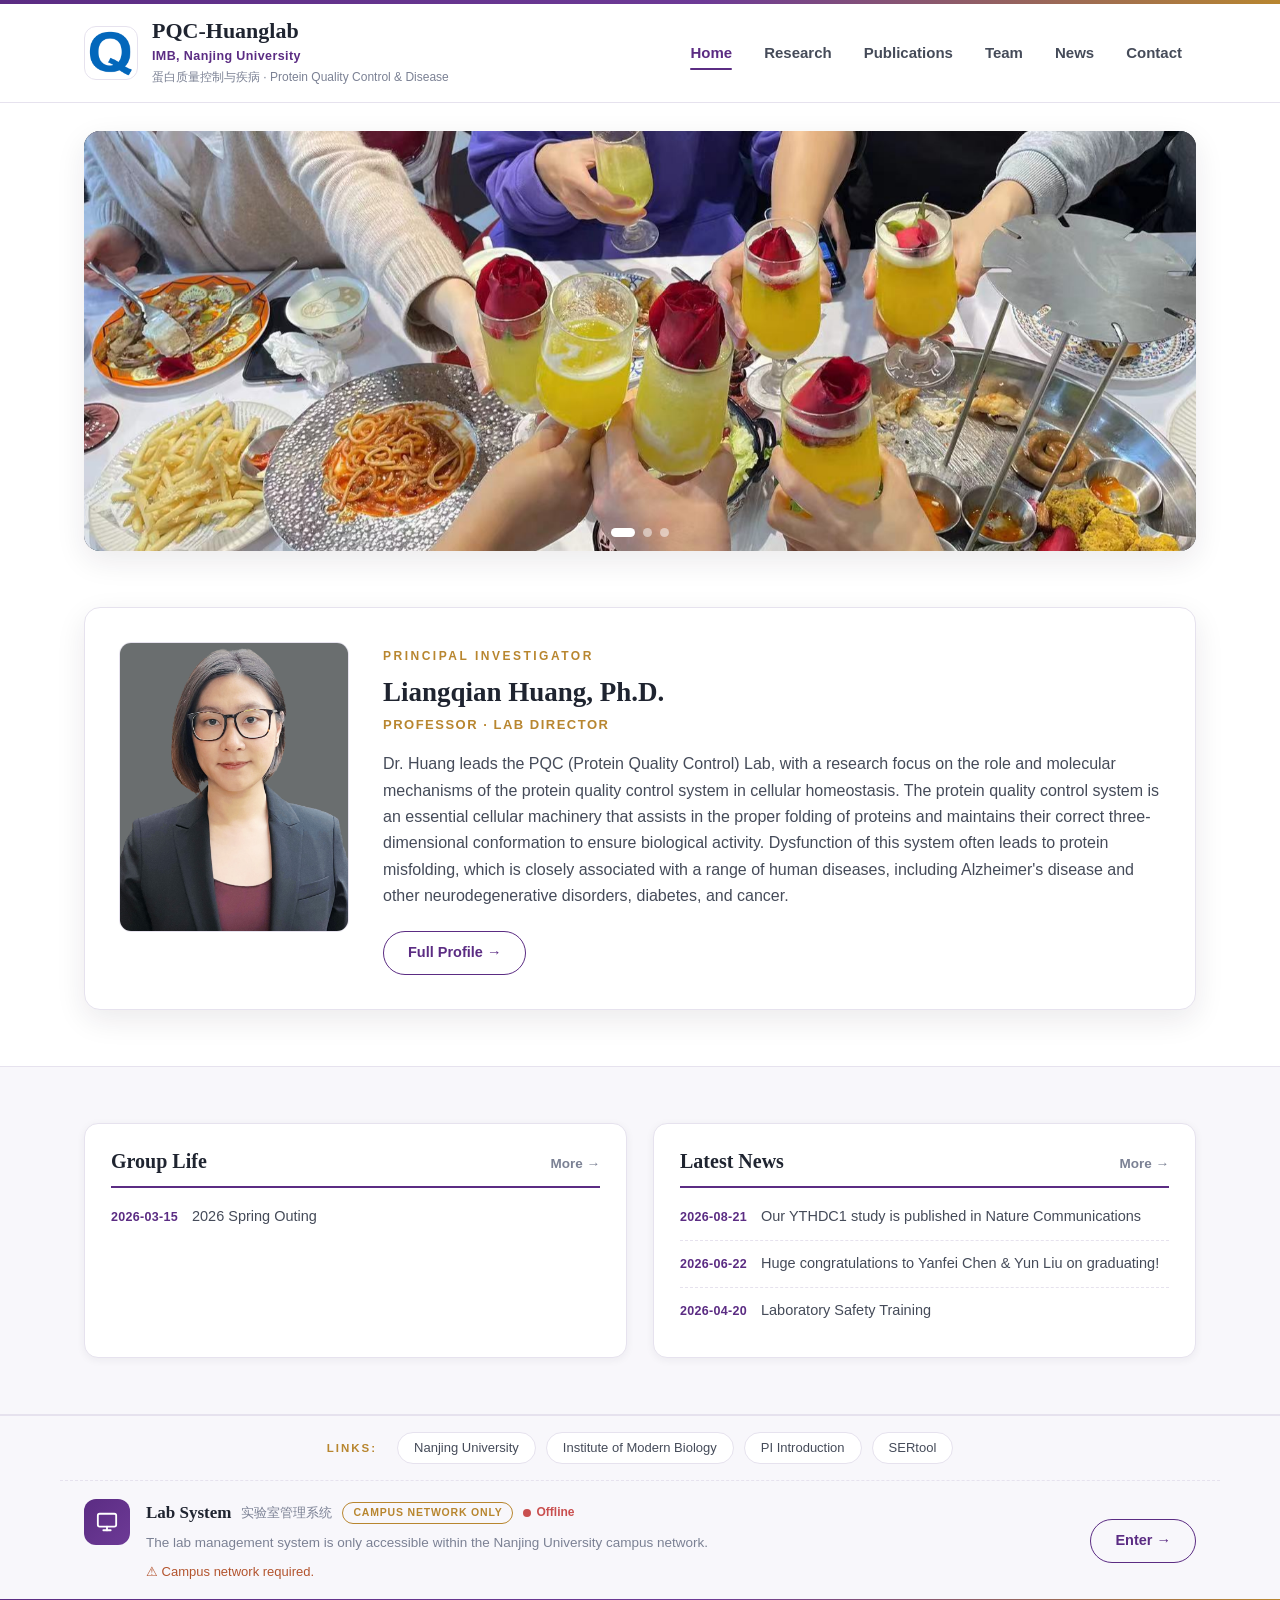
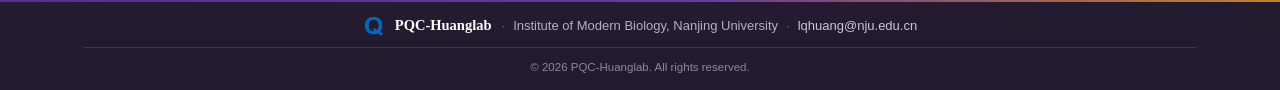
==== index.html @ af5d29d0 "Add files via upload" ====
<!DOCTYPE html>
<html lang="en">
<head>
  <meta charset="UTF-8">
  <meta name="viewport" content="width=device-width, initial-scale=1.0">
  <title>PQC-Huanglab | Protein Quality Control Lab · IMB, Nanjing University</title>
  <meta name="description" content="The Huang Lab (PQC-Huanglab) at the Institute of Modern Biology, Nanjing University studies protein quality control and its roles in neurodegenerative diseases, diabetes and cancer.">
  <link rel="shortcut icon" type="image/x-icon" href="./statics/picture/logo.png">
  <link rel="stylesheet" href="./assets/css/style.css">
</head>
<body>
  <a class="skip-link" href="#main">Skip to content</a>

  <header class="site-header">
    <div class="container header-inner">
      <a class="brand" href="./index.html">
        <img class="brand-logo" src="./statics/picture/logo.png" alt="PQC-Huanglab logo">
        <span class="brand-text">
          <span class="brand-title">PQC-Huanglab</span>
          <span class="brand-sub">IMB, Nanjing University</span>
          <span class="brand-cn">蛋白质量控制与疾病 · Protein Quality Control &amp; Disease</span>
        </span>
      </a>
      <nav class="site-nav" id="site-nav" aria-label="Main navigation">
        <ul class="nav-list">
          <li><a href="./index.html" class="active">Home</a></li>
          <li><a href="./research.html">Research</a></li>
          <li><a href="./publication.html">Publications</a></li>
          <li><a href="./team.html">Team</a></li>
          <li><a href="./news.html">News</a></li>
          <li><a href="./contact.html">Contact</a></li>
        </ul>
      </nav>
      <button class="hamburger" id="hamburger" aria-label="Toggle navigation menu" aria-expanded="false" aria-controls="site-nav">
        <span></span><span></span><span></span>
      </button>
    </div>
  </header>

  <main id="main">
    <!-- Hero slider -->
    <section class="section hero-section">
      <div class="container">
        <div class="hero-slider" id="heroSlider" aria-label="Lab highlights">
          <div class="hero-slide is-active"><img src="./statics/picture/figure22.jpg" alt="Lab activity photo"></div>
          <div class="hero-slide"><img src="./statics/picture/figure23.jpg" alt="Lab activity photo — group gathering"></div>
          <div class="hero-slide"><img src="./statics/picture/figure24.jpg" alt="Lab activity photo — group dinner"></div>
          <button class="hero-arrow prev" aria-label="Previous slide">‹</button>
          <button class="hero-arrow next" aria-label="Next slide">›</button>
          <div class="hero-dots"></div>
        </div>
      </div>
    </section>

    <!-- Principal Investigator -->
    <section class="section">
      <div class="container">
        <div class="profile-card reveal">
          <img class="profile-photo" src="./statics/picture/lqh.jpg" alt="Portrait of Dr. Liangqian Huang">
          <div class="profile-body">
            <div class="eyebrow">Principal Investigator</div>
            <h1 class="profile-name">Liangqian Huang, Ph.D.</h1>
            <div class="profile-role">Professor · Lab Director</div>
            <p class="profile-bio">Dr. Huang leads the PQC (Protein Quality Control) Lab, with a research focus on the role and molecular mechanisms of the protein quality control system in cellular homeostasis. The protein quality control system is an essential cellular machinery that assists in the proper folding of proteins and maintains their correct three-dimensional conformation to ensure biological activity. Dysfunction of this system often leads to protein misfolding, which is closely associated with a range of human diseases, including Alzheimer's disease and other neurodegenerative disorders, diabetes, and cancer.</p>
            <a class="btn btn-outline" href="https://imb.nju.edu.cn/rcdw/zzpxl/20220402/i220299.html" target="_blank" rel="noopener">Full Profile →</a>
          </div>
        </div>
      </div>
    </section>

    <!-- Group life & latest news -->
    <section class="section section-soft">
      <div class="container">
        <div class="home-grid">
          <div class="panel reveal">
            <div class="panel-head">
              <h2 class="panel-title">Group Life</h2>
              <a class="panel-link" href="./life.html">More →</a>
            </div>
            <ul class="panel-list" id="homeLifeList"></ul>
          </div>
          <div class="panel reveal">
            <div class="panel-head">
              <h2 class="panel-title">Latest News</h2>
              <a class="panel-link" href="./news.html">More →</a>
            </div>
            <ul class="panel-list" id="homeNewsList"></ul>
          </div>
        </div>
      </div>
    </section>

    <!-- Friendly links -->
    <div class="link-strip">
      <div class="container link-strip-inner">
        <span class="link-strip-label">Links:</span>
        <a href="https://www.nju.edu.cn/" target="_blank" rel="noopener">Nanjing University</a>
        <a href="https://imb.nju.edu.cn/index.html" target="_blank" rel="noopener">Institute of Modern Biology</a>
        <a href="https://imb.nju.edu.cn/rcdw/zzpxl/20220402/i220299.html" target="_blank" rel="noopener">PI Introduction</a>
        <a href="https://www.sertool.net" target="_blank" rel="noopener">SERtool</a>
      </div>
      <div class="container lab-system-inner">
        <div class="lab-system-icon">
          <svg width="22" height="22" viewBox="0 0 24 24" fill="none" stroke="currentColor" stroke-width="2" stroke-linecap="round" stroke-linejoin="round" aria-hidden="true"><rect x="2" y="3" width="20" height="14" rx="2"/><line x1="8" y1="21" x2="16" y2="21"/><line x1="12" y1="17" x2="12" y2="21"/></svg>
        </div>
        <div class="lab-system-text">
          <div class="lab-system-titleline">
            <a class="lab-system-link" href="http://180.209.3.142:4100" target="_blank" rel="noopener">Lab System</a>
            <span class="lab-system-cn">实验室管理系统</span>
            <span class="lab-badge">Campus Network Only</span>
            <span class="lab-status" id="labSystemStatus">Checking…</span>
          </div>
          <p class="lab-system-desc">The lab management system is only accessible within the Nanjing University campus network.</p>
          <p class="lab-system-hint" id="labSystemHint" hidden>⚠ Campus network required.</p>
        </div>
        <a class="btn btn-outline lab-system-enter" href="http://180.209.3.142:4100" target="_blank" rel="noopener">Enter →</a>
      </div>
    </div>
  </main>

  <footer class="site-footer">
    <div class="container">
      <p class="footer-line1">
        <img class="footer-logo" src="./statics/picture/logo.png" alt="">
        <strong class="footer-name">PQC-Huanglab</strong>
        <span class="footer-sep">&middot;</span>
        <span>Institute of Modern Biology, Nanjing University</span>
        <span class="footer-sep">&middot;</span>
        <a href="mailto:lqhuang@nju.edu.cn">lqhuang@nju.edu.cn</a>
      </p>
      <div class="footer-line2">
        <span>&copy; <span id="footer-year">2026</span> PQC-Huanglab. All rights reserved.</span>
        <span class="visit-stats" id="visitStats" hidden>
          <svg width="14" height="14" viewBox="0 0 24 24" fill="none" stroke="currentColor" stroke-width="2" stroke-linecap="round" stroke-linejoin="round" aria-hidden="true"><path d="M1 12s4-8 11-8 11 8 11 8-4 8-11 8-11-8-11-8z"/><circle cx="12" cy="12" r="3"/></svg>
          Visits <strong id="busuanzi_value_site_pv">&#8211;</strong>
          <span class="visit-sep">&middot;</span>
          Visitors <strong id="busuanzi_value_site_uv">&#8211;</strong>
        </span>
      </div>
    </div>
  </footer>

  <button id="backToTop" aria-label="Back to top">
    <svg width="18" height="18" viewBox="0 0 24 24" fill="none" stroke="currentColor" stroke-width="2.4" stroke-linecap="round" stroke-linejoin="round" aria-hidden="true"><polyline points="18 15 12 9 6 15"/></svg>
  </button>

  <script src="./assets/js/site-data.js"></script>
  <script src="./assets/js/main.js" defer></script>
</body>
</html>
---- assets/css/style.css ----
/* ==========================================================================
   PQC-Huanglab — shared stylesheet
   Huang Lab of Protein Quality Control · IMB, Nanjing University
   ========================================================================== */

/* ---------- Design tokens ---------- */
:root {
  --primary: #5b2c83;        /* deep academic purple */
  --primary-dark: #452063;
  --primary-soft: #6d3a96;
  --primary-050: #f5f1f9;
  --gold: #b8862f;           /* scholarly gold accent */
  --ink: #1f2430;
  --body-color: #454b59;
  --muted: #7b8194;
  --line: #e6e2ee;
  --bg: #ffffff;
  --bg-soft: #f8f7fb;
  --footer-bg: #231b30;
  --shadow-sm: 0 2px 8px rgba(35, 27, 48, 0.06);
  --shadow-md: 0 10px 30px rgba(35, 27, 48, 0.09);
  --radius: 12px;
  --font-serif: Georgia, "Times New Roman", "Noto Serif SC", "Songti SC", "SimSun", serif;
  --font-sans: "Segoe UI", "Helvetica Neue", Arial, "PingFang SC", "Hiragino Sans GB", "Microsoft YaHei", sans-serif;
}

/* ---------- Base ---------- */
* {
  margin: 0;
  padding: 0;
  box-sizing: border-box;
}

[hidden] {
  display: none !important;
}

html {
  scroll-behavior: smooth;
}

body {
  min-height: 100vh;
  display: flex;
  flex-direction: column;
  font-family: var(--font-sans);
  font-size: 16px;
  line-height: 1.65;
  color: var(--body-color);
  background: var(--bg);
  -webkit-font-smoothing: antialiased;
}

main {
  flex: 1;
}

img {
  max-width: 100%;
}

h1, h2, h3, h4 {
  font-family: var(--font-serif);
  color: var(--ink);
  line-height: 1.3;
}

a {
  color: var(--primary);
}

::selection {
  background: var(--primary);
  color: #fff;
}

:focus-visible {
  outline: 2px solid var(--primary);
  outline-offset: 2px;
  border-radius: 4px;
}

.container {
  width: 100%;
  max-width: 1160px;
  margin: 0 auto;
  padding: 0 24px;
}

.section {
  padding: 56px 0;
}

.section-soft {
  background: var(--bg-soft);
  border-top: 1px solid var(--line);
  border-bottom: 1px solid var(--line);
}

/* ---------- Typography helpers ---------- */
.eyebrow {
  display: inline-block;
  font-size: 12px;
  font-weight: 700;
  letter-spacing: 2.5px;
  text-transform: uppercase;
  color: var(--gold);
  margin-bottom: 8px;
}

.section-head {
  text-align: center;
  margin-bottom: 36px;
}

.section-title {
  font-size: clamp(26px, 3.4vw, 34px);
}

.section-head .section-title::after {
  content: "";
  display: block;
  width: 44px;
  height: 3px;
  margin: 14px auto 0;
  border-radius: 2px;
  background: linear-gradient(90deg, var(--primary), var(--gold));
}

/* ---------- Buttons ---------- */
.btn {
  display: inline-block;
  font-size: 14.5px;
  font-weight: 600;
  text-decoration: none;
  border-radius: 999px;
  padding: 9px 24px;
  transition: all 0.25s ease;
}

.btn-outline {
  border: 1.5px solid var(--primary);
  color: var(--primary);
  background: transparent;
}

.btn-outline:hover {
  background: var(--primary);
  color: #fff;
}

.btn-mini {
  display: inline-block;
  font-size: 12.5px;
  font-weight: 600;
  color: var(--primary);
  border: 1px solid var(--primary);
  border-radius: 999px;
  padding: 3px 14px;
  text-decoration: none;
  transition: all 0.2s ease;
}

.btn-mini:hover {
  background: var(--primary);
  color: #fff;
}

/* ---------- Skip link (accessibility) ---------- */
.skip-link {
  position: absolute;
  left: -9999px;
  top: 0;
  background: var(--primary);
  color: #fff;
  padding: 10px 18px;
  border-radius: 0 0 8px 0;
  z-index: 200;
}

.skip-link:focus {
  left: 0;
}

/* ==========================================================================
   Header & navigation
   ========================================================================== */
.site-header {
  position: sticky;
  top: 0;
  z-index: 100;
  background: rgba(255, 255, 255, 0.96);
  backdrop-filter: blur(8px);
  border-bottom: 1px solid var(--line);
}

.site-header::before {
  content: "";
  display: block;
  height: 4px;
  background: linear-gradient(90deg, var(--primary), var(--primary-soft) 55%, var(--gold));
}

.header-inner {
  display: flex;
  align-items: center;
  justify-content: space-between;
  gap: 24px;
  padding-top: 14px;
  padding-bottom: 14px;
}

.brand {
  display: flex;
  align-items: center;
  gap: 14px;
  text-decoration: none;
  min-width: 0;
}

.brand-logo {
  width: 54px;
  height: 54px;
  border-radius: 12px;
  border: 1px solid var(--line);
  object-fit: cover;
  flex-shrink: 0;
}

.brand-text {
  display: flex;
  flex-direction: column;
  min-width: 0;
}

.brand-title {
  font-family: var(--font-serif);
  font-size: 22px;
  font-weight: 700;
  color: var(--ink);
  line-height: 1.2;
}

.brand-sub {
  font-size: 12.5px;
  font-weight: 600;
  letter-spacing: 0.4px;
  color: var(--primary);
  margin-top: 2px;
}

.brand-cn {
  font-size: 12px;
  color: var(--muted);
  margin-top: 1px;
  white-space: nowrap;
  overflow: hidden;
  text-overflow: ellipsis;
}

.nav-list {
  display: flex;
  gap: 4px;
  list-style: none;
}

.nav-list a {
  position: relative;
  display: block;
  padding: 10px 14px;
  font-size: 15px;
  font-weight: 600;
  color: var(--body-color);
  text-decoration: none;
  border-radius: 8px;
  transition: color 0.2s ease, background 0.2s ease;
  white-space: nowrap;
}

.nav-list a:hover {
  color: var(--primary);
  background: var(--primary-050);
}

.nav-list a.active {
  color: var(--primary);
}

.nav-list a.active::after {
  content: "";
  position: absolute;
  left: 14px;
  right: 14px;
  bottom: 5px;
  height: 2px;
  border-radius: 2px;
  background: var(--primary);
}

/* Hamburger (mobile only) */
.hamburger {
  display: none;
  flex-direction: column;
  justify-content: center;
  gap: 5px;
  width: 42px;
  height: 42px;
  padding: 9px;
  border: 1px solid var(--line);
  border-radius: 10px;
  background: #fff;
  cursor: pointer;
  flex-shrink: 0;
}

.hamburger span {
  display: block;
  height: 2px;
  width: 100%;
  border-radius: 2px;
  background: var(--ink);
  transition: transform 0.3s ease, opacity 0.3s ease;
}

body.nav-open .hamburger span:nth-child(1) {
  transform: translateY(7px) rotate(45deg);
}

body.nav-open .hamburger span:nth-child(2) {
  opacity: 0;
}

body.nav-open .hamburger span:nth-child(3) {
  transform: translateY(-7px) rotate(-45deg);
}

/* ==========================================================================
   Sub-page hero band
   ========================================================================== */
.page-hero {
  text-align: center;
  padding: 52px 0 44px;
  background: linear-gradient(180deg, var(--primary-050) 0%, rgba(255, 255, 255, 0) 100%);
  border-bottom: 1px solid var(--line);
}

.page-title {
  font-size: clamp(28px, 4vw, 38px);
}

.page-lead {
  max-width: 620px;
  margin: 10px auto 0;
  font-size: 16.5px;
  color: var(--muted);
}

/* ==========================================================================
   Homepage — hero slider
   ========================================================================== */
.hero-section {
  padding: 28px 0 0;
}

.hero-slider {
  position: relative;
  height: clamp(240px, 36vw, 420px);
  border-radius: 16px;
  overflow: hidden;
  background: var(--ink);
  box-shadow: var(--shadow-md);
}

.hero-slide {
  position: absolute;
  inset: 0;
  opacity: 0;
  transition: opacity 1.1s ease;
}

.hero-slide.is-active {
  opacity: 1;
}

.hero-slide img {
  width: 100%;
  height: 100%;
  object-fit: cover;
  display: block;
}

.hero-slide.is-active img {
  animation: kenburns 8s ease-out forwards;
}

@keyframes kenburns {
  from { transform: scale(1); }
  to   { transform: scale(1.07); }
}

.hero-arrow {
  position: absolute;
  top: 50%;
  transform: translateY(-50%);
  width: 42px;
  height: 42px;
  border: none;
  border-radius: 50%;
  background: rgba(255, 255, 255, 0.85);
  color: var(--ink);
  font-size: 26px;
  line-height: 1;
  cursor: pointer;
  display: flex;
  align-items: center;
  justify-content: center;
  padding-bottom: 4px;
  box-shadow: var(--shadow-sm);
  opacity: 0;
  transition: opacity 0.25s ease, background 0.25s ease;
  z-index: 5;
}

.hero-slider:hover .hero-arrow,
.hero-arrow:focus-visible {
  opacity: 1;
}

.hero-arrow:hover {
  background: #fff;
}

.hero-arrow.prev { left: 14px; }
.hero-arrow.next { right: 14px; }

.hero-dots {
  position: absolute;
  left: 0;
  right: 0;
  bottom: 14px;
  display: flex;
  justify-content: center;
  gap: 8px;
  z-index: 5;
}

.hero-dot {
  width: 9px;
  height: 9px;
  padding: 0;
  border: none;
  border-radius: 999px;
  background: rgba(255, 255, 255, 0.5);
  cursor: pointer;
  transition: all 0.25s ease;
}

.hero-dot.is-active {
  width: 24px;
  background: #fff;
}

/* ==========================================================================
   Homepage — PI profile card
   ========================================================================== */
.profile-card {
  display: grid;
  grid-template-columns: 230px 1fr;
  gap: 34px;
  align-items: start;
  background: #fff;
  border: 1px solid var(--line);
  border-radius: 16px;
  padding: 34px;
  box-shadow: var(--shadow-md);
}

.profile-photo {
  width: 100%;
  border-radius: 12px;
  border: 1px solid var(--line);
}

.profile-name {
  font-size: 27px;
}

.profile-role {
  font-size: 13px;
  font-weight: 600;
  letter-spacing: 1.5px;
  text-transform: uppercase;
  color: var(--gold);
  margin: 4px 0 16px;
}

.profile-bio {
  margin-bottom: 22px;
}

/* ==========================================================================
   Homepage — news panels & friendly links
   ========================================================================== */
.home-grid {
  display: grid;
  grid-template-columns: repeat(2, minmax(0, 1fr));
  gap: 26px;
}

.panel {
  background: #fff;
  border: 1px solid var(--line);
  border-radius: 14px;
  padding: 24px 26px;
  box-shadow: var(--shadow-sm);
}

.panel-head {
  display: flex;
  justify-content: space-between;
  align-items: baseline;
  gap: 12px;
  padding-bottom: 10px;
  margin-bottom: 6px;
  border-bottom: 2px solid var(--primary);
}

.panel-title {
  font-size: 20px;
}

.panel-link {
  font-size: 13.5px;
  font-weight: 600;
  color: var(--muted);
  text-decoration: none;
  white-space: nowrap;
}

.panel-link:hover {
  color: var(--primary);
}

.panel-list {
  list-style: none;
}

.panel-list li {
  display: flex;
  align-items: baseline;
  gap: 14px;
  padding: 11px 0;
  border-bottom: 1px dashed var(--line);
  font-size: 14.5px;
}

.panel-list li:last-child {
  border-bottom: none;
}

.news-chip {
  flex: 0 0 auto;
  font-size: 12.5px;
  font-weight: 700;
  letter-spacing: 0.3px;
  color: var(--primary);
  font-variant-numeric: tabular-nums;
}

.panel-list a {
  flex: 1;
  min-width: 0;
  color: var(--body-color);
  text-decoration: none;
  overflow: hidden;
  text-overflow: ellipsis;
  white-space: nowrap;
}

.panel-list a:hover {
  color: var(--primary);
}

/* Compact friendly-links strip (homepage, sits flush above the footer) */
.link-strip {
  border-top: 1px solid var(--line);
  background: var(--bg-soft);
  padding: 16px 0;
}

.link-strip-inner {
  display: flex;
  flex-wrap: wrap;
  align-items: center;
  justify-content: center;
  gap: 8px 10px;
}

.link-strip-label {
  font-size: 11.5px;
  font-weight: 700;
  letter-spacing: 2px;
  text-transform: uppercase;
  color: var(--gold);
  margin-right: 10px;
}

.link-strip-inner a {
  font-size: 13px;
  color: var(--body-color);
  text-decoration: none;
  padding: 4px 16px;
  border: 1px solid var(--line);
  border-radius: 999px;
  background: #fff;
  transition: color 0.2s ease, border-color 0.2s ease, background 0.2s ease;
}

.link-strip-inner a:hover {
  color: var(--primary);
  border-color: var(--primary);
  background: var(--primary-050);
}

.panel-empty {
  color: var(--muted);
  font-size: 14px;
}

/* Lab system entry (homepage, below the links strip) */
.lab-system-inner {
  display: flex;
  align-items: flex-start;
  gap: 16px;
  border-top: 1px dashed var(--line);
  margin-top: 16px;
  padding-top: 18px;
}

.lab-system-icon {
  width: 46px;
  height: 46px;
  border-radius: 12px;
  background: linear-gradient(135deg, var(--primary), var(--primary-soft));
  color: #fff;
  display: flex;
  align-items: center;
  justify-content: center;
  flex-shrink: 0;
}

.lab-system-text {
  flex: 1;
  min-width: 0;
}

.lab-system-titleline {
  display: flex;
  flex-wrap: wrap;
  align-items: center;
  gap: 8px 10px;
}

.lab-system-link {
  font-family: var(--font-serif);
  font-size: 17px;
  font-weight: 700;
  color: var(--ink);
  text-decoration: none;
}

.lab-system-link:hover {
  color: var(--primary);
}

.lab-system-cn {
  font-size: 12.5px;
  color: var(--muted);
}

.lab-badge {
  font-size: 10.5px;
  font-weight: 700;
  letter-spacing: 0.8px;
  text-transform: uppercase;
  color: var(--gold);
  border: 1px solid var(--gold);
  border-radius: 999px;
  padding: 1px 10px;
  white-space: nowrap;
}

.lab-status {
  display: inline-flex;
  align-items: center;
  gap: 5px;
  font-size: 12px;
  font-weight: 600;
  color: var(--muted);
  white-space: nowrap;
}

.lab-status::before {
  content: "";
  width: 8px;
  height: 8px;
  border-radius: 50%;
  background: var(--muted);
}

.lab-status.is-online::before {
  background: #3a9d5d;
}

.lab-status.is-online {
  color: #3a9d5d;
}

.lab-status.is-offline::before {
  background: #c94f4f;
}

.lab-status.is-offline {
  color: #c94f4f;
}

.lab-system-desc {
  font-size: 13.5px;
  color: var(--muted);
  margin-top: 5px;
}

.lab-system-hint {
  font-size: 13px;
  color: #b3542e;
  margin-top: 7px;
}

.lab-system-enter {
  flex-shrink: 0;
  align-self: center;
}

@media (max-width: 640px) {
  .lab-system-inner {
    flex-direction: column;
    gap: 12px;
  }

  .lab-system-enter {
    align-self: flex-start;
  }
}

/* Research directions overview */
.research-overview {
  max-width: 900px;
  margin: 0 auto 34px;
  background: linear-gradient(135deg, #faf8fc, var(--primary-050));
  border: 1px solid var(--line);
  border-radius: 16px;
  padding: 30px 36px;
  color: var(--body-color);
  box-shadow: var(--shadow-sm);
}

.overview-title {
  color: var(--ink);
  font-size: 22px;
  margin-bottom: 8px;
}

.overview-lead {
  font-size: 15px;
  color: var(--muted);
  margin-bottom: 12px;
}

.overview-list {
  list-style: none;
}

.overview-list li {
  position: relative;
  padding: 11px 0 11px 28px;
  font-size: 15.5px;
  line-height: 1.7;
  color: var(--ink);
  border-bottom: 1px dashed var(--line);
}

.overview-list li:last-child {
  border-bottom: none;
}

.overview-list li::before {
  content: "";
  position: absolute;
  left: 4px;
  top: 20px;
  width: 8px;
  height: 8px;
  background: var(--gold);
  transform: rotate(45deg);
}

/* ==========================================================================
   Research page
   ========================================================================== */
.research-card {
  max-width: 900px;
  margin: 0 auto;
  background: #fff;
  border: 1px solid var(--line);
  border-radius: 16px;
  padding: 38px 42px;
  box-shadow: var(--shadow-md);
}

.card-title {
  font-size: clamp(21px, 2.6vw, 27px);
  margin: 14px 0 18px;
}

.card-text {
  font-size: 16px;
  line-height: 1.85;
}

.tag-row {
  display: flex;
  flex-wrap: wrap;
  gap: 10px;
}

.tag {
  background: var(--primary-050);
  color: var(--primary);
  font-size: 13px;
  font-weight: 600;
  padding: 4px 14px;
  border-radius: 999px;
}

.figure-frame {
  margin-top: 26px;
  border: 1px solid var(--line);
  border-radius: 12px;
  overflow: hidden;
}

.figure-frame img {
  width: 100%;
  display: block;
}

.figure-caption {
  font-size: 13.5px;
  font-style: italic;
  color: var(--muted);
  padding: 12px 16px;
  background: var(--bg-soft);
  border-top: 1px solid var(--line);
  line-height: 1.65;
}

.figure-caption strong {
  font-style: normal;
  font-weight: 700;
  color: var(--ink);
  margin-right: 4px;
}

/* ==========================================================================
   Publications page
   ========================================================================== */
.pubs-list {
  list-style: none;
  max-width: 920px;
  margin: 0 auto;
}

.pub-item {
  display: flex;
  gap: 20px;
  padding: 24px 0;
  border-bottom: 1px solid var(--line);
}

.pub-item:first-child {
  padding-top: 0;
}

.pub-item:last-child {
  border-bottom: none;
}

.pub-cover {
  flex: 0 0 84px;
  height: 112px;
  border: 1px solid var(--line);
  border-radius: 8px;
  overflow: hidden;
  background: #fff;
  box-shadow: var(--shadow-sm);
}

.pub-cover img {
  width: 100%;
  height: 100%;
  object-fit: cover;
  display: block;
}

.pub-info {
  flex: 1;
  min-width: 0;
}

.pub-meta {
  display: flex;
  align-items: center;
  gap: 10px;
  margin-bottom: 4px;
}

.pub-journal {
  font-family: var(--font-serif);
  font-style: italic;
  font-size: 15px;
  color: var(--primary-soft);
}

.pub-year {
  font-size: 12px;
  font-weight: 700;
  color: var(--gold);
  border: 1px solid currentColor;
  border-radius: 999px;
  padding: 0 9px;
  line-height: 1.5;
}

.pub-title {
  font-size: 17.5px;
  margin-bottom: 5px;
}

.pub-title a {
  color: var(--ink);
  text-decoration: none;
}

.pub-title a:hover {
  color: var(--primary);
  text-decoration: underline;
}

.pub-authors {
  font-size: 14px;
  color: var(--body-color);
  margin-bottom: 10px;
}

.pub-authors strong {
  color: var(--ink);
}

.pub-actions {
  display: flex;
  gap: 10px;
}

/* ==========================================================================
   Team page
   ========================================================================== */
.team-group {
  max-width: 960px;
  margin: 0 auto 46px;
}

.group-title {
  display: flex;
  align-items: center;
  gap: 14px;
  font-size: 21px;
  margin-bottom: 22px;
}

.group-title::before {
  content: "";
  width: 8px;
  height: 8px;
  background: var(--gold);
  transform: rotate(45deg);
  flex-shrink: 0;
}

.group-title::after {
  content: "";
  flex: 1;
  height: 1px;
  background: var(--line);
}

/* Featured lead card (PI / lab manager) */
.team-lead {
  display: flex;
  align-items: center;
  gap: 28px;
  max-width: 860px;
  margin: 0 auto;
  background: #fff;
  border: 1px solid var(--line);
  border-radius: 16px;
  padding: 28px 32px;
  box-shadow: var(--shadow-sm);
}

.team-lead-photo {
  width: 140px;
  height: 140px;
  border-radius: 50%;
  object-fit: cover;
  border: 4px solid var(--primary-050);
  box-shadow: 0 0 0 1px var(--line);
  flex-shrink: 0;
}

.team-lead-name {
  font-size: 22px;
}

.team-lead-role {
  font-size: 12.5px;
  font-weight: 700;
  letter-spacing: 1.5px;
  text-transform: uppercase;
  color: var(--gold);
  margin: 4px 0 10px;
}

.team-lead-bio {
  font-size: 14.5px;
}

.members-grid {
  display: grid;
  grid-template-columns: repeat(auto-fill, minmax(155px, 1fr));
  gap: 26px 18px;
  max-width: 860px;
  margin: 0 auto;
}

/* Photo-forward student card */
.member-card {
  text-align: center;
  padding: 4px 4px 8px;
  transition: transform 0.25s ease;
}

.member-card:hover {
  transform: translateY(-4px);
}

.member-avatar {
  width: 104px;
  height: 104px;
  border-radius: 50%;
  object-fit: cover;
  background: linear-gradient(135deg, var(--primary), var(--gold));
  padding: 3px;
  margin-bottom: 13px;
  transition: box-shadow 0.25s ease;
}

.member-card:hover .member-avatar {
  box-shadow: 0 8px 22px rgba(91, 44, 131, 0.28);
}

.member-name {
  font-size: 16px;
}

.member-role {
  display: inline-block;
  background: var(--primary-050);
  color: var(--primary);
  font-size: 12px;
  font-weight: 600;
  padding: 2px 12px;
  border-radius: 999px;
  margin: 6px 0;
}

.member-bio {
  font-size: 12.5px;
  color: var(--muted);
}

/* Alumni compact list */
.alumni-list {
  list-style: none;
  max-width: 620px;
  margin: 0 auto;
}

.alumni-item {
  display: flex;
  justify-content: space-between;
  align-items: baseline;
  gap: 16px;
  padding: 11px 6px;
  border-bottom: 1px dashed var(--line);
}

.alumni-item:last-child {
  border-bottom: none;
}

.alumni-name {
  font-family: var(--font-serif);
  font-weight: 700;
  font-size: 15.5px;
  color: var(--ink);
}

.alumni-meta {
  font-size: 13px;
  color: var(--muted);
  white-space: nowrap;
}

/* ==========================================================================
   News / Group life — timeline
   ========================================================================== */
.timeline {
  list-style: none;
  max-width: 820px;
  margin: 0 auto;
  border-left: 2px solid var(--line);
  padding-left: 30px;
  margin-left: 10px;
}

.timeline-item {
  position: relative;
  padding-bottom: 36px;
}

.timeline-item:last-child {
  padding-bottom: 0;
}

.timeline-item::before {
  content: "";
  position: absolute;
  left: -37px;
  top: 6px;
  width: 12px;
  height: 12px;
  border-radius: 50%;
  background: #fff;
  border: 3px solid var(--primary);
}

.timeline-date {
  display: inline-block;
  font-size: 12.5px;
  font-weight: 700;
  letter-spacing: 0.8px;
  color: var(--primary);
  background: var(--primary-050);
  border-radius: 999px;
  padding: 2px 13px;
  margin-bottom: 9px;
  font-variant-numeric: tabular-nums;
}

.timeline-body h3 {
  font-size: 19px;
  margin-bottom: 6px;
}

.timeline-body p {
  font-size: 15px;
}

.timeline-body .btn-mini {
  margin-top: 10px;
}

.timeline-photo {
  display: block;
  width: 100%;
  max-width: 440px;
  border: 1px solid var(--line);
  border-radius: 10px;
  margin-top: 12px;
}

.timeline-note {
  max-width: 820px;
  margin: 26px 0 0 42px;
  font-size: 14px;
  font-style: italic;
  color: var(--muted);
}

/* ==========================================================================
   Contact page
   ========================================================================== */
.contact-layout {
  display: grid;
  grid-template-columns: minmax(300px, 380px) 1fr;
  gap: 26px;
  align-items: stretch;
  max-width: 1060px;
  margin: 0 auto;
}

.contact-side {
  display: flex;
  flex-direction: column;
  gap: 22px;
}

.info-card {
  background: #fff;
  border: 1px solid var(--line);
  border-radius: 16px;
  padding: 26px;
  box-shadow: var(--shadow-sm);
  transition: border-color 0.25s ease, box-shadow 0.25s ease;
}

.info-card:hover {
  border-color: var(--primary-soft);
  box-shadow: var(--shadow-md);
}

.info-head {
  display: flex;
  align-items: center;
  gap: 14px;
  margin-bottom: 16px;
}

.info-icon {
  width: 44px;
  height: 44px;
  border-radius: 12px;
  background: linear-gradient(135deg, var(--primary), var(--primary-soft));
  color: #fff;
  display: flex;
  align-items: center;
  justify-content: center;
  flex-shrink: 0;
}

.info-head .info-title {
  margin-bottom: 0;
}

.info-title {
  font-size: 20px;
}

.info-item {
  display: flex;
  gap: 12px;
  margin-bottom: 10px;
  font-size: 15px;
}

.info-label {
  flex: 0 0 96px;
  font-weight: 600;
  color: var(--ink);
}

.info-value {
  flex: 1;
}

.info-value a {
  color: var(--primary);
  text-decoration: none;
}

.info-value a:hover {
  text-decoration: underline;
}

.info-card .btn-mini {
  margin-top: 10px;
}

/* Embedded map card */
.map-card {
  display: flex;
  flex-direction: column;
  background: #fff;
  border: 1px solid var(--line);
  border-radius: 16px;
  overflow: hidden;
  box-shadow: var(--shadow-sm);
}

.map-tabs {
  display: flex;
  gap: 8px;
  padding: 12px 14px 0;
}

.map-tab {
  border: 1px solid var(--line);
  background: #fff;
  color: var(--body-color);
  font-size: 12.5px;
  font-weight: 600;
  padding: 5px 16px;
  border-radius: 999px;
  cursor: pointer;
  transition: all 0.2s ease;
}

.map-tab:hover {
  color: var(--primary);
  border-color: var(--primary);
}

.map-tab.is-active {
  background: var(--primary);
  border-color: var(--primary);
  color: #fff;
}

.map-frame {
  flex: 1;
  min-height: 480px;
}

.map-frame iframe {
  display: block;
  width: 100%;
  height: 100%;
  border: 0;
}

.map-toolbar {
  display: flex;
  flex-wrap: wrap;
  align-items: center;
  gap: 10px 12px;
  padding: 13px 16px;
  border-top: 1px solid var(--line);
  background: var(--bg-soft);
}

.map-toolbar-label {
  font-size: 11.5px;
  font-weight: 700;
  letter-spacing: 2px;
  text-transform: uppercase;
  color: var(--gold);
  margin-right: auto;
}

.getting-note {
  font-size: 14px;
  color: var(--muted);
  margin-bottom: 14px;
}

.map-links {
  display: flex;
  flex-wrap: wrap;
  gap: 10px;
}

.map-note {
  font-size: 13px;
  color: var(--body-color);
}

/* ==========================================================================
   Event detail page
   ========================================================================== */
.detail-wrap {
  max-width: 780px;
  margin: 0 auto;
}

.detail-back {
  display: inline-block;
  font-size: 13.5px;
  font-weight: 600;
  color: var(--muted);
  text-decoration: none;
  margin-bottom: 24px;
  transition: color 0.2s ease;
}

.detail-back:hover {
  color: var(--primary);
}

.detail-head {
  display: flex;
  flex-wrap: wrap;
  align-items: center;
  gap: 10px;
  margin-bottom: 14px;
}

.detail-title {
  font-size: clamp(24px, 3.4vw, 32px);
  line-height: 1.35;
  margin-bottom: 20px;
}

.detail-cover {
  display: block;
  width: 100%;
  border: 1px solid var(--line);
  border-radius: 12px;
  margin-bottom: 24px;
}

.detail-body p {
  font-size: 16px;
  line-height: 1.85;
  margin-bottom: 15px;
}

.detail-body .btn-mini {
  margin-top: 4px;
}

.detail-missing {
  max-width: 780px;
  margin: 0 auto;
  text-align: center;
  padding: 30px 0 10px;
}

.detail-missing p {
  color: var(--muted);
  margin-bottom: 18px;
}

/* ==========================================================================
   Footer — two-line, centered academic style
   ========================================================================== */
.site-footer {
  position: relative;
  background: var(--footer-bg);
  color: #b7aecb;
  font-size: 13px;
  margin-top: 0;
  padding: 15px 0 13px;
}

.site-footer::before {
  content: "";
  display: block;
  position: absolute;
  top: 0;
  left: 0;
  right: 0;
  height: 3px;
  background: linear-gradient(90deg, var(--primary), var(--primary-soft) 55%, var(--gold));
}

.footer-line1 {
  display: flex;
  flex-wrap: wrap;
  align-items: center;
  justify-content: center;
  gap: 4px 8px;
  text-align: center;
}

.footer-logo {
  width: 22px;
  height: 22px;
  border-radius: 6px;
  object-fit: cover;
  margin-right: 2px;
}

.footer-name {
  font-family: var(--font-serif);
  font-size: 14.5px;
  font-weight: 700;
  color: #fff;
  margin-right: 2px;
}

.footer-sep {
  color: #6f6488;
}

.footer-line1 a {
  color: #cfc6e0;
  text-decoration: none;
}

.footer-line1 a:hover {
  color: #fff;
  text-decoration: underline;
}

.footer-line2 {
  display: flex;
  flex-wrap: wrap;
  justify-content: center;
  align-items: center;
  gap: 6px 26px;
  margin-top: 9px;
  padding-top: 10px;
  border-top: 1px solid rgba(255, 255, 255, 0.12);
  font-size: 11.5px;
  color: #8f86a6;
}

.visit-stats {
  display: inline-flex;
  align-items: center;
  gap: 7px;
}

.visit-stats[hidden] {
  display: none;
}

.visit-stats strong {
  color: #fff;
  font-weight: 600;
}

.visit-sep {
  opacity: 0.5;
  margin: 0 2px;
}

/* ==========================================================================
   Back to top
   ========================================================================== */
#backToTop {
  position: fixed;
  right: 22px;
  bottom: 22px;
  width: 44px;
  height: 44px;
  border: none;
  border-radius: 50%;
  background: var(--primary);
  color: #fff;
  cursor: pointer;
  display: flex;
  align-items: center;
  justify-content: center;
  box-shadow: 0 6px 18px rgba(91, 44, 131, 0.35);
  opacity: 0;
  visibility: hidden;
  transform: translateY(8px);
  transition: all 0.3s ease;
  z-index: 90;
}

#backToTop.show {
  opacity: 1;
  visibility: visible;
  transform: none;
}

#backToTop:hover {
  background: var(--primary-dark);
}

/* ==========================================================================
   Scroll-reveal animation
   ========================================================================== */
.reveal {
  opacity: 0;
  transform: translateY(16px);
  transition: opacity 0.7s ease, transform 0.7s ease;
}

.reveal.is-visible {
  opacity: 1;
  transform: none;
}

/* ==========================================================================
   Responsive
   ========================================================================== */
@media (max-width: 900px) {
  .hamburger {
    display: flex;
  }

  .site-nav {
    position: absolute;
    top: 100%;
    left: 0;
    right: 0;
    display: none;
    background: #fff;
    border-bottom: 1px solid var(--line);
    box-shadow: var(--shadow-md);
    padding: 6px 0 14px;
  }

  body.nav-open .site-nav {
    display: block;
  }

  .nav-list {
    flex-direction: column;
    gap: 2px;
    padding: 8px 24px 0;
  }

  .nav-list a {
    padding: 12px 12px;
  }

  .nav-list a.active::after {
    display: none;
  }

  .nav-list a.active {
    background: var(--primary-050);
  }

  .home-grid {
    grid-template-columns: minmax(0, 1fr);
  }

  .profile-card {
    grid-template-columns: 1fr;
  }

  .profile-photo {
    max-width: 260px;
    margin: 0 auto;
    display: block;
  }

  .contact-layout {
    grid-template-columns: 1fr;
  }

  .map-frame {
    min-height: 360px;
  }
}

@media (max-width: 640px) {
  .section {
    padding: 40px 0;
  }

  .brand-cn {
    display: none;
  }

  .brand-logo {
    width: 46px;
    height: 46px;
  }

  .brand-title {
    font-size: 18px;
  }

  .page-hero {
    padding: 40px 0 34px;
  }

  .research-card {
    padding: 26px 20px;
  }

  .pub-item {
    flex-direction: column;
    gap: 12px;
  }

  .pub-cover {
    flex-basis: auto;
    width: 72px;
    height: 96px;
  }

  .team-lead {
    flex-direction: column;
    text-align: center;
    padding: 24px 20px;
  }

  .timeline {
    padding-left: 22px;
  }

  .timeline-item::before {
    left: -29px;
  }

  .info-card {
    padding: 22px 20px;
  }

  .info-label {
    flex-basis: 84px;
  }
}

@media (max-width: 420px) {
  .container {
    padding: 0 16px;
  }

  .brand-sub {
    display: none;
  }
}

/* ---------- Reduced motion ---------- */
@media (prefers-reduced-motion: reduce) {
  html {
    scroll-behavior: auto;
  }

  .hero-slide {
    transition: none;
  }

  .hero-slide.is-active img {
    animation: none;
  }

  .reveal {
    opacity: 1;
    transform: none;
    transition: none;
  }

  .member-card,
  .btn,
  .btn-mini,
  .link-chips a {
    transition: none;
  }
}
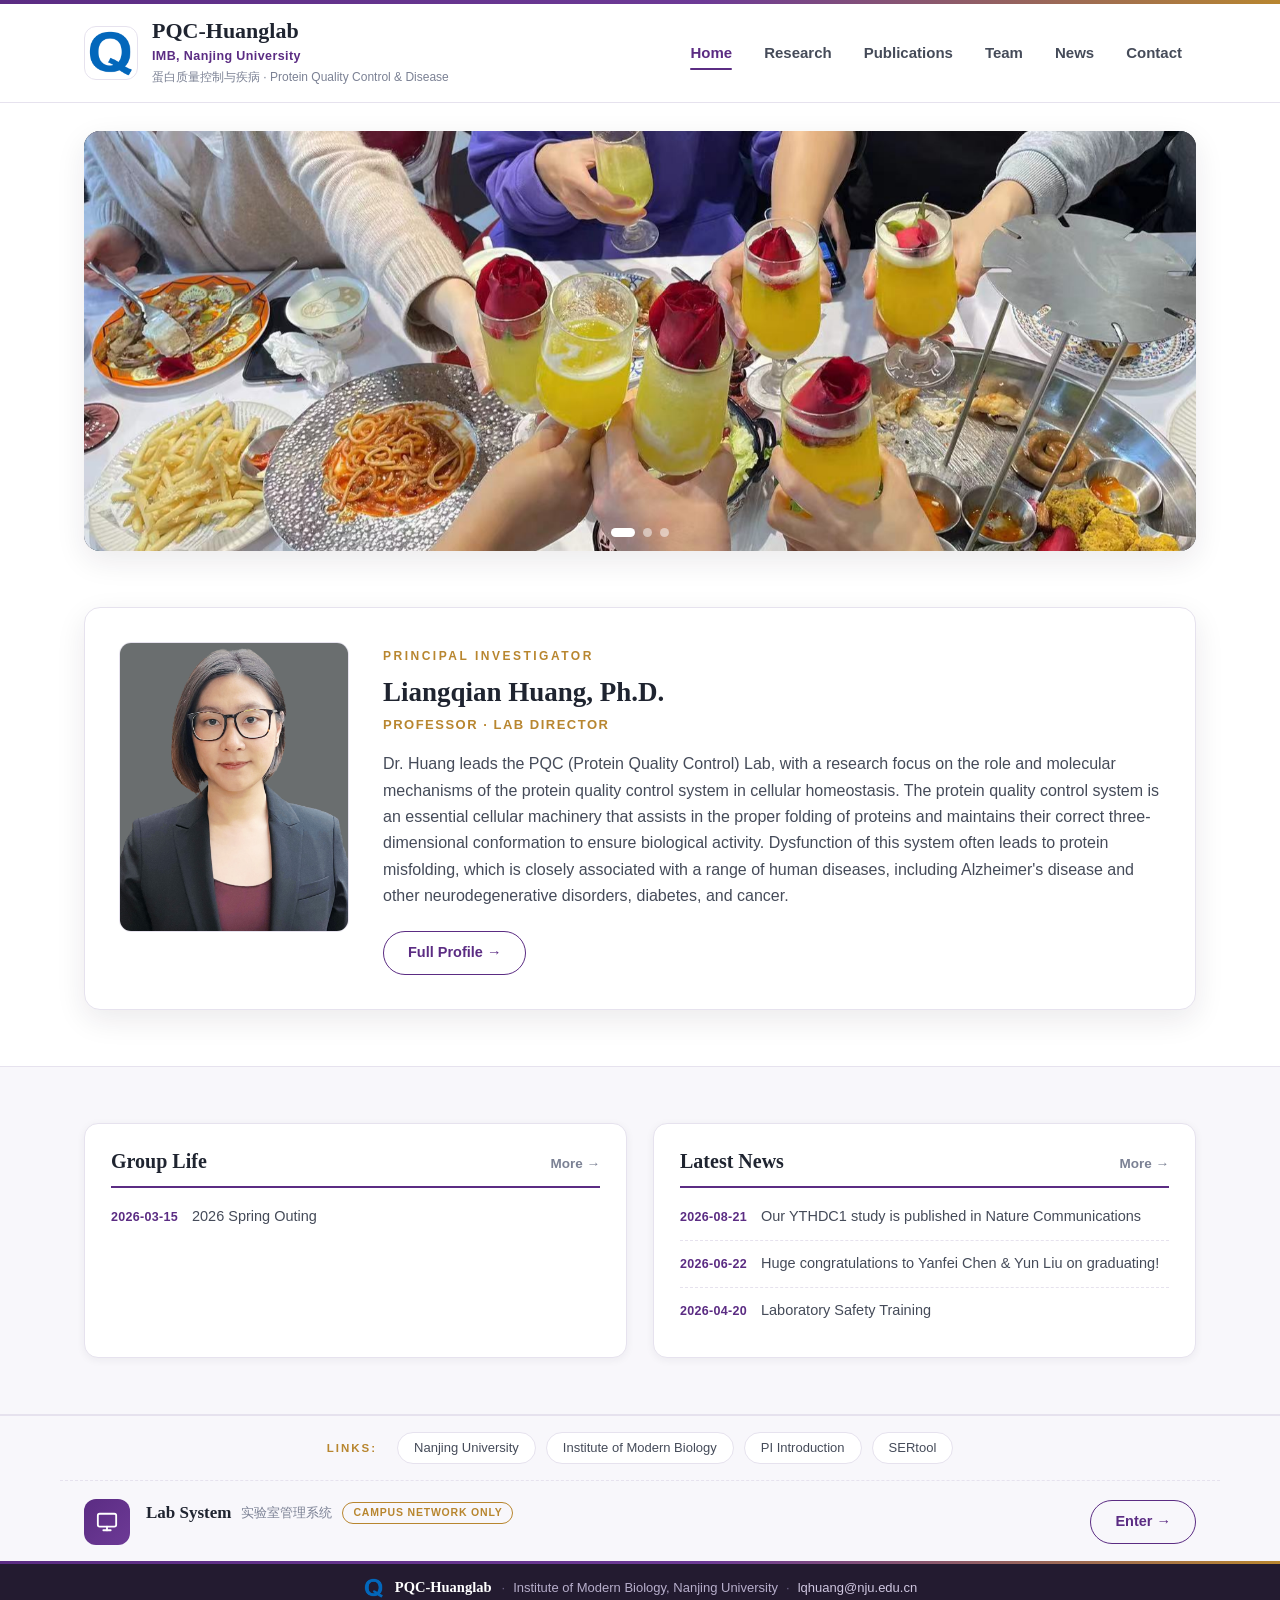
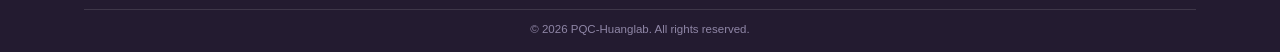
==== commit 571b3424: "Add files via upload" ====
--- a/index.html
+++ b/index.html
@@ -108,10 +108,7 @@
             <a class="lab-system-link" href="http://180.209.3.142:4100" target="_blank" rel="noopener">Lab System</a>
             <span class="lab-system-cn">实验室管理系统</span>
             <span class="lab-badge">Campus Network Only</span>
-            <span class="lab-status" id="labSystemStatus">Checking…</span>
           </div>
-          <p class="lab-system-desc">The lab management system is only accessible within the Nanjing University campus network.</p>
-          <p class="lab-system-hint" id="labSystemHint" hidden>⚠ Campus network required.</p>
         </div>
         <a class="btn btn-outline lab-system-enter" href="http://180.209.3.142:4100" target="_blank" rel="noopener">Enter →</a>
       </div>
--- a/assets/css/style.css
+++ b/assets/css/style.css
@@ -690,52 +690,6 @@
   white-space: nowrap;
 }
 
-.lab-status {
-  display: inline-flex;
-  align-items: center;
-  gap: 5px;
-  font-size: 12px;
-  font-weight: 600;
-  color: var(--muted);
-  white-space: nowrap;
-}
-
-.lab-status::before {
-  content: "";
-  width: 8px;
-  height: 8px;
-  border-radius: 50%;
-  background: var(--muted);
-}
-
-.lab-status.is-online::before {
-  background: #3a9d5d;
-}
-
-.lab-status.is-online {
-  color: #3a9d5d;
-}
-
-.lab-status.is-offline::before {
-  background: #c94f4f;
-}
-
-.lab-status.is-offline {
-  color: #c94f4f;
-}
-
-.lab-system-desc {
-  font-size: 13.5px;
-  color: var(--muted);
-  margin-top: 5px;
-}
-
-.lab-system-hint {
-  font-size: 13px;
-  color: #b3542e;
-  margin-top: 7px;
-}
-
 .lab-system-enter {
   flex-shrink: 0;
   align-self: center;
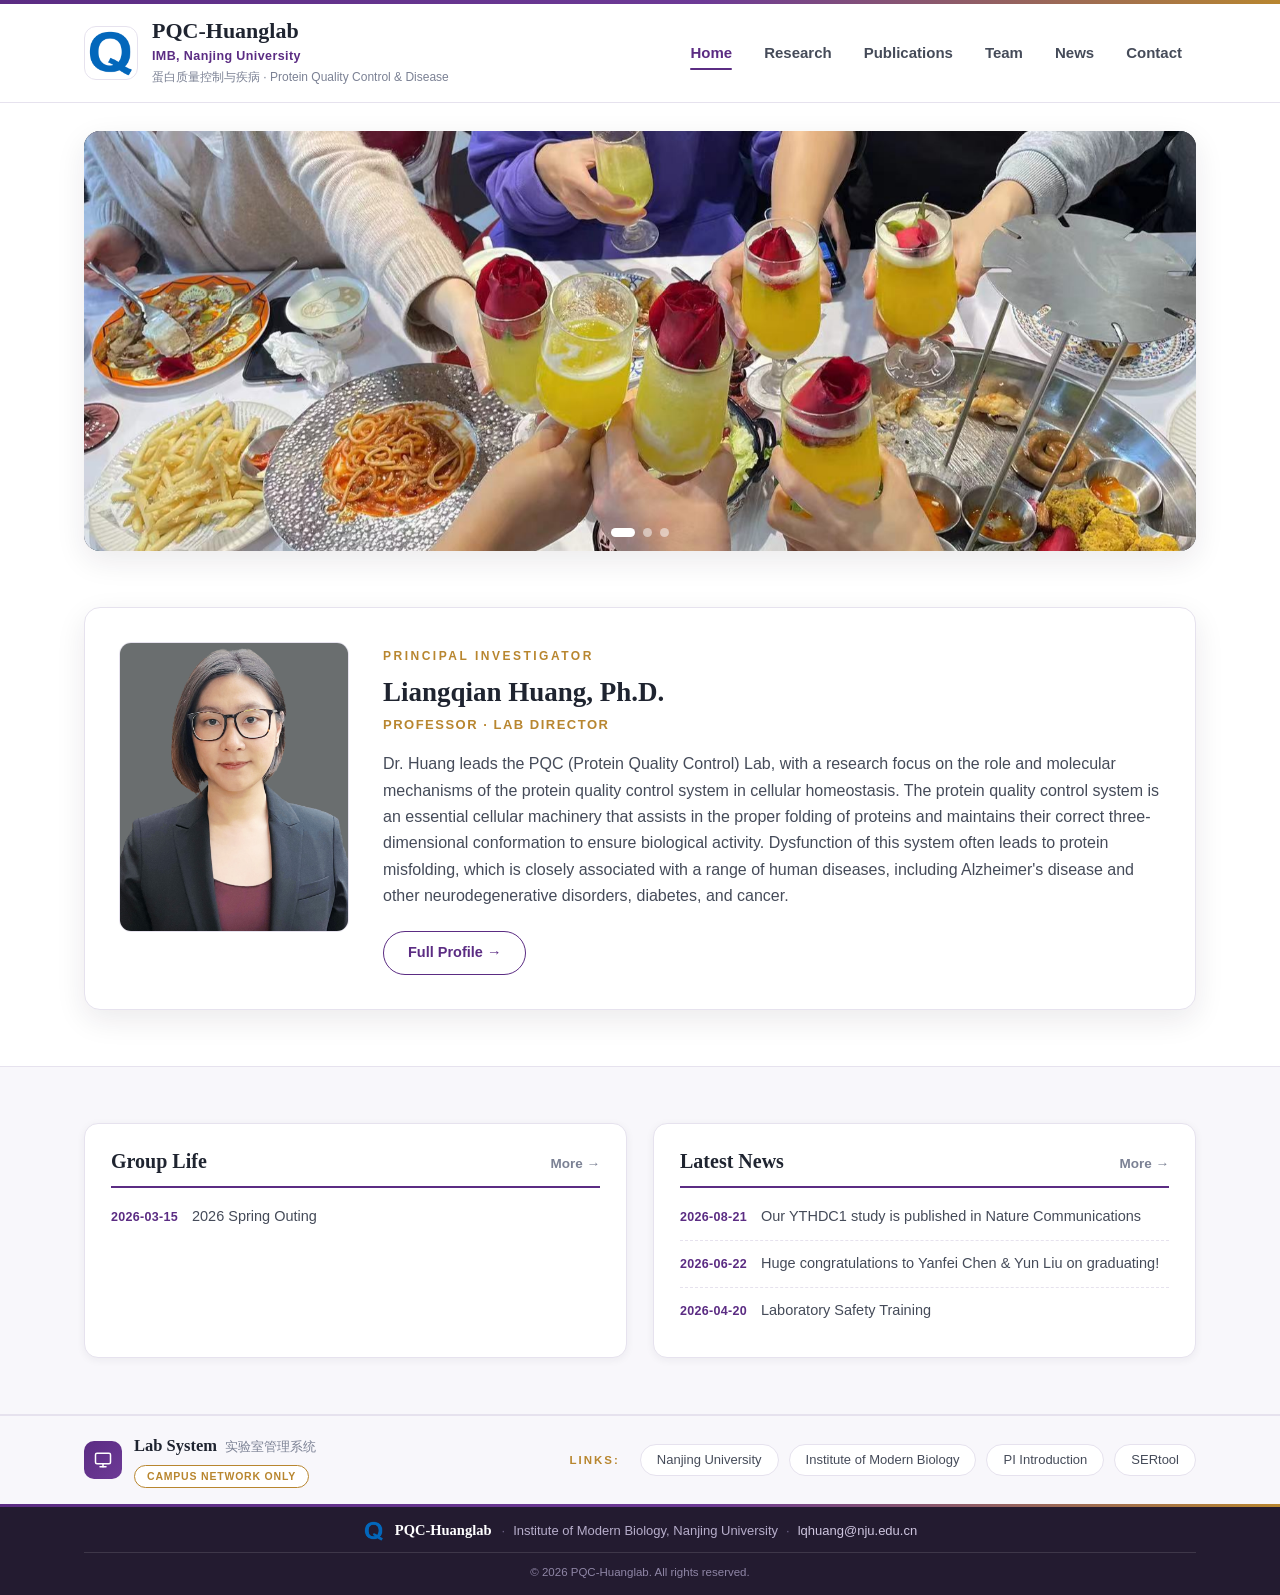
==== commit 171b0b39: "Add files via upload" ====
--- a/index.html
+++ b/index.html
@@ -90,27 +90,28 @@
       </div>
     </section>
 
-    <!-- Friendly links -->
+    <!-- Friendly links + lab system -->
     <div class="link-strip">
-      <div class="container link-strip-inner">
-        <span class="link-strip-label">Links:</span>
-        <a href="https://www.nju.edu.cn/" target="_blank" rel="noopener">Nanjing University</a>
-        <a href="https://imb.nju.edu.cn/index.html" target="_blank" rel="noopener">Institute of Modern Biology</a>
-        <a href="https://imb.nju.edu.cn/rcdw/zzpxl/20220402/i220299.html" target="_blank" rel="noopener">PI Introduction</a>
-        <a href="https://www.sertool.net" target="_blank" rel="noopener">SERtool</a>
-      </div>
-      <div class="container lab-system-inner">
-        <div class="lab-system-icon">
-          <svg width="22" height="22" viewBox="0 0 24 24" fill="none" stroke="currentColor" stroke-width="2" stroke-linecap="round" stroke-linejoin="round" aria-hidden="true"><rect x="2" y="3" width="20" height="14" rx="2"/><line x1="8" y1="21" x2="16" y2="21"/><line x1="12" y1="17" x2="12" y2="21"/></svg>
-        </div>
-        <div class="lab-system-text">
-          <div class="lab-system-titleline">
-            <a class="lab-system-link" href="http://180.209.3.142:4100" target="_blank" rel="noopener">Lab System</a>
-            <span class="lab-system-cn">实验室管理系统</span>
+      <div class="container links-row">
+        <div class="lab-system-block">
+          <div class="lab-system-icon">
+            <svg width="18" height="18" viewBox="0 0 24 24" fill="none" stroke="currentColor" stroke-width="2" stroke-linecap="round" stroke-linejoin="round" aria-hidden="true"><rect x="2" y="3" width="20" height="14" rx="2"/><line x1="8" y1="21" x2="16" y2="21"/><line x1="12" y1="17" x2="12" y2="21"/></svg>
+          </div>
+          <div class="lab-system-stack">
+            <span class="lab-system-name">
+              <a class="lab-system-link" href="http://180.209.3.142:4100" target="_blank" rel="noopener">Lab System</a>
+              <span class="lab-system-cn">实验室管理系统</span>
+            </span>
             <span class="lab-badge">Campus Network Only</span>
           </div>
         </div>
-        <a class="btn btn-outline lab-system-enter" href="http://180.209.3.142:4100" target="_blank" rel="noopener">Enter →</a>
+        <div class="link-strip-inner">
+          <span class="link-strip-label">Links:</span>
+          <a href="https://www.nju.edu.cn/" target="_blank" rel="noopener">Nanjing University</a>
+          <a href="https://imb.nju.edu.cn/index.html" target="_blank" rel="noopener">Institute of Modern Biology</a>
+          <a href="https://imb.nju.edu.cn/rcdw/zzpxl/20220402/i220299.html" target="_blank" rel="noopener">PI Introduction</a>
+          <a href="https://www.sertool.net" target="_blank" rel="noopener">SERtool</a>
+        </div>
       </div>
     </div>
   </main>
--- a/assets/css/style.css
+++ b/assets/css/style.css
@@ -592,7 +592,7 @@
   display: flex;
   flex-wrap: wrap;
   align-items: center;
-  justify-content: center;
+  justify-content: flex-end;
   gap: 8px 10px;
 }
 
@@ -627,20 +627,25 @@
   font-size: 14px;
 }
 
-/* Lab system entry (homepage, below the links strip) */
-.lab-system-inner {
-  display: flex;
-  align-items: flex-start;
-  gap: 16px;
-  border-top: 1px dashed var(--line);
-  margin-top: 16px;
-  padding-top: 18px;
+/* Lab system entry (left) + links (right), one strip */
+.links-row {
+  display: flex;
+  align-items: center;
+  justify-content: space-between;
+  flex-wrap: wrap;
+  gap: 14px 32px;
+}
+
+.lab-system-block {
+  display: flex;
+  align-items: center;
+  gap: 12px;
 }
 
 .lab-system-icon {
-  width: 46px;
-  height: 46px;
-  border-radius: 12px;
+  width: 38px;
+  height: 38px;
+  border-radius: 10px;
   background: linear-gradient(135deg, var(--primary), var(--primary-soft));
   color: #fff;
   display: flex;
@@ -649,21 +654,22 @@
   flex-shrink: 0;
 }
 
-.lab-system-text {
-  flex: 1;
-  min-width: 0;
-}
-
-.lab-system-titleline {
-  display: flex;
-  flex-wrap: wrap;
-  align-items: center;
-  gap: 8px 10px;
+.lab-system-stack {
+  display: flex;
+  flex-direction: column;
+  align-items: flex-start;
+  gap: 5px;
+}
+
+.lab-system-name {
+  display: flex;
+  align-items: baseline;
+  gap: 8px;
 }
 
 .lab-system-link {
   font-family: var(--font-serif);
-  font-size: 17px;
+  font-size: 16.5px;
   font-weight: 700;
   color: var(--ink);
   text-decoration: none;
@@ -686,23 +692,20 @@
   color: var(--gold);
   border: 1px solid var(--gold);
   border-radius: 999px;
-  padding: 1px 10px;
+  padding: 2px 12px;
+  background: #fff;
   white-space: nowrap;
 }
 
-.lab-system-enter {
-  flex-shrink: 0;
-  align-self: center;
-}
-
-@media (max-width: 640px) {
-  .lab-system-inner {
+@media (max-width: 900px) {
+  .links-row {
     flex-direction: column;
-    gap: 12px;
-  }
-
-  .lab-system-enter {
-    align-self: flex-start;
+    align-items: center;
+  }
+
+  .link-strip-inner {
+    justify-content: center;
+    margin-top: 0;
   }
 }
 
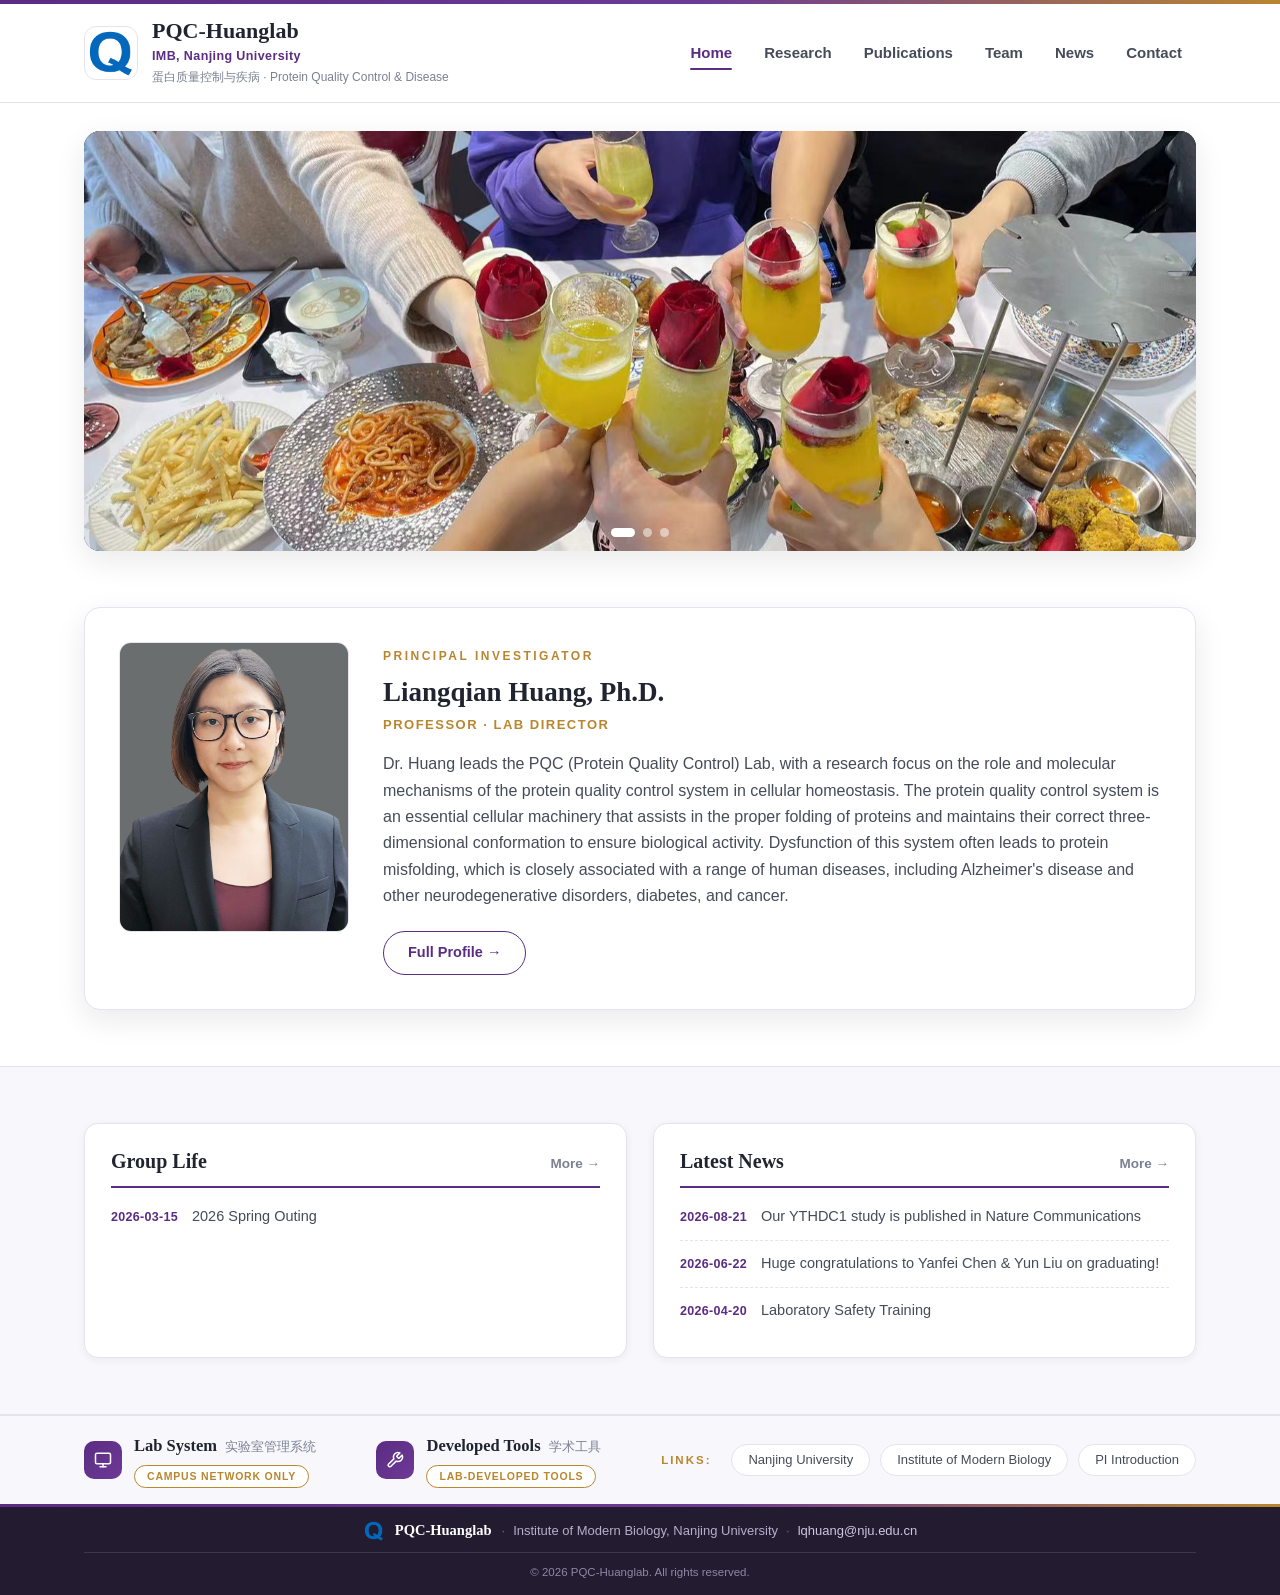
==== commit a5414d70: "Add files via upload" ====
--- a/index.html
+++ b/index.html
@@ -90,27 +90,38 @@
       </div>
     </section>
 
-    <!-- Friendly links + lab system -->
+    <!-- Developed tools + friendly links + lab system -->
     <div class="link-strip">
       <div class="container links-row">
-        <div class="lab-system-block">
-          <div class="lab-system-icon">
+        <a class="lab-system-block" href="http://180.209.3.142:4100" target="_blank" rel="noopener" aria-label="Open Lab System (campus network only)">
+          <span class="lab-system-icon">
             <svg width="18" height="18" viewBox="0 0 24 24" fill="none" stroke="currentColor" stroke-width="2" stroke-linecap="round" stroke-linejoin="round" aria-hidden="true"><rect x="2" y="3" width="20" height="14" rx="2"/><line x1="8" y1="21" x2="16" y2="21"/><line x1="12" y1="17" x2="12" y2="21"/></svg>
-          </div>
-          <div class="lab-system-stack">
+          </span>
+          <span class="lab-system-stack">
             <span class="lab-system-name">
-              <a class="lab-system-link" href="http://180.209.3.142:4100" target="_blank" rel="noopener">Lab System</a>
+              <strong class="lab-system-link">Lab System</strong>
               <span class="lab-system-cn">实验室管理系统</span>
             </span>
             <span class="lab-badge">Campus Network Only</span>
-          </div>
-        </div>
+          </span>
+        </a>
+        <a class="developed-block" href="./tools.html" aria-label="Open Developed Tools">
+          <span class="lab-system-icon">
+            <svg width="18" height="18" viewBox="0 0 24 24" fill="none" stroke="currentColor" stroke-width="2" stroke-linecap="round" stroke-linejoin="round" aria-hidden="true"><path d="M14.7 6.3a1 1 0 0 0 0 1.4l1.6 1.6a1 1 0 0 0 1.4 0l3.77-3.77a6 6 0 0 1-7.94 7.94l-6.91 6.91a2.12 2.12 0 0 1-3-3l6.91-6.91a6 6 0 0 1 7.94-7.94l-3.76 3.76z"/></svg>
+          </span>
+          <span class="lab-system-stack">
+            <span class="lab-system-name">
+              <strong class="lab-system-link">Developed Tools</strong>
+              <span class="lab-system-cn">学术工具</span>
+            </span>
+            <span class="lab-badge">Lab-Developed Tools</span>
+          </span>
+        </a>
         <div class="link-strip-inner">
           <span class="link-strip-label">Links:</span>
           <a href="https://www.nju.edu.cn/" target="_blank" rel="noopener">Nanjing University</a>
           <a href="https://imb.nju.edu.cn/index.html" target="_blank" rel="noopener">Institute of Modern Biology</a>
           <a href="https://imb.nju.edu.cn/rcdw/zzpxl/20220402/i220299.html" target="_blank" rel="noopener">PI Introduction</a>
-          <a href="https://www.sertool.net" target="_blank" rel="noopener">SERtool</a>
         </div>
       </div>
     </div>
--- a/assets/css/style.css
+++ b/assets/css/style.css
@@ -636,10 +636,13 @@
   gap: 14px 32px;
 }
 
-.lab-system-block {
+.lab-system-block,
+.developed-block {
   display: flex;
   align-items: center;
   gap: 12px;
+  text-decoration: none;
+  border-radius: 12px;
 }
 
 .lab-system-icon {
@@ -652,6 +655,7 @@
   align-items: center;
   justify-content: center;
   flex-shrink: 0;
+  transition: box-shadow 0.25s ease;
 }
 
 .lab-system-stack {
@@ -672,11 +676,16 @@
   font-size: 16.5px;
   font-weight: 700;
   color: var(--ink);
-  text-decoration: none;
-}
-
-.lab-system-link:hover {
+}
+
+.lab-system-block:hover .lab-system-link,
+.developed-block:hover .lab-system-link {
   color: var(--primary);
+}
+
+.lab-system-block:hover .lab-system-icon,
+.developed-block:hover .lab-system-icon {
+  box-shadow: 0 6px 16px rgba(91, 44, 131, 0.3);
 }
 
 .lab-system-cn {
@@ -826,6 +835,35 @@
   font-weight: 700;
   color: var(--ink);
   margin-right: 4px;
+}
+
+/* Tool detail page */
+.feature-list {
+  list-style: none;
+  margin: 16px 0 22px;
+}
+
+.feature-list li {
+  position: relative;
+  padding: 7px 0 7px 26px;
+  font-size: 15px;
+}
+
+.feature-list li::before {
+  content: "";
+  position: absolute;
+  left: 6px;
+  top: 15px;
+  width: 7px;
+  height: 7px;
+  background: var(--gold);
+  transform: rotate(45deg);
+}
+
+.tool-actions {
+  display: flex;
+  flex-wrap: wrap;
+  gap: 12px;
 }
 
 /* ==========================================================================
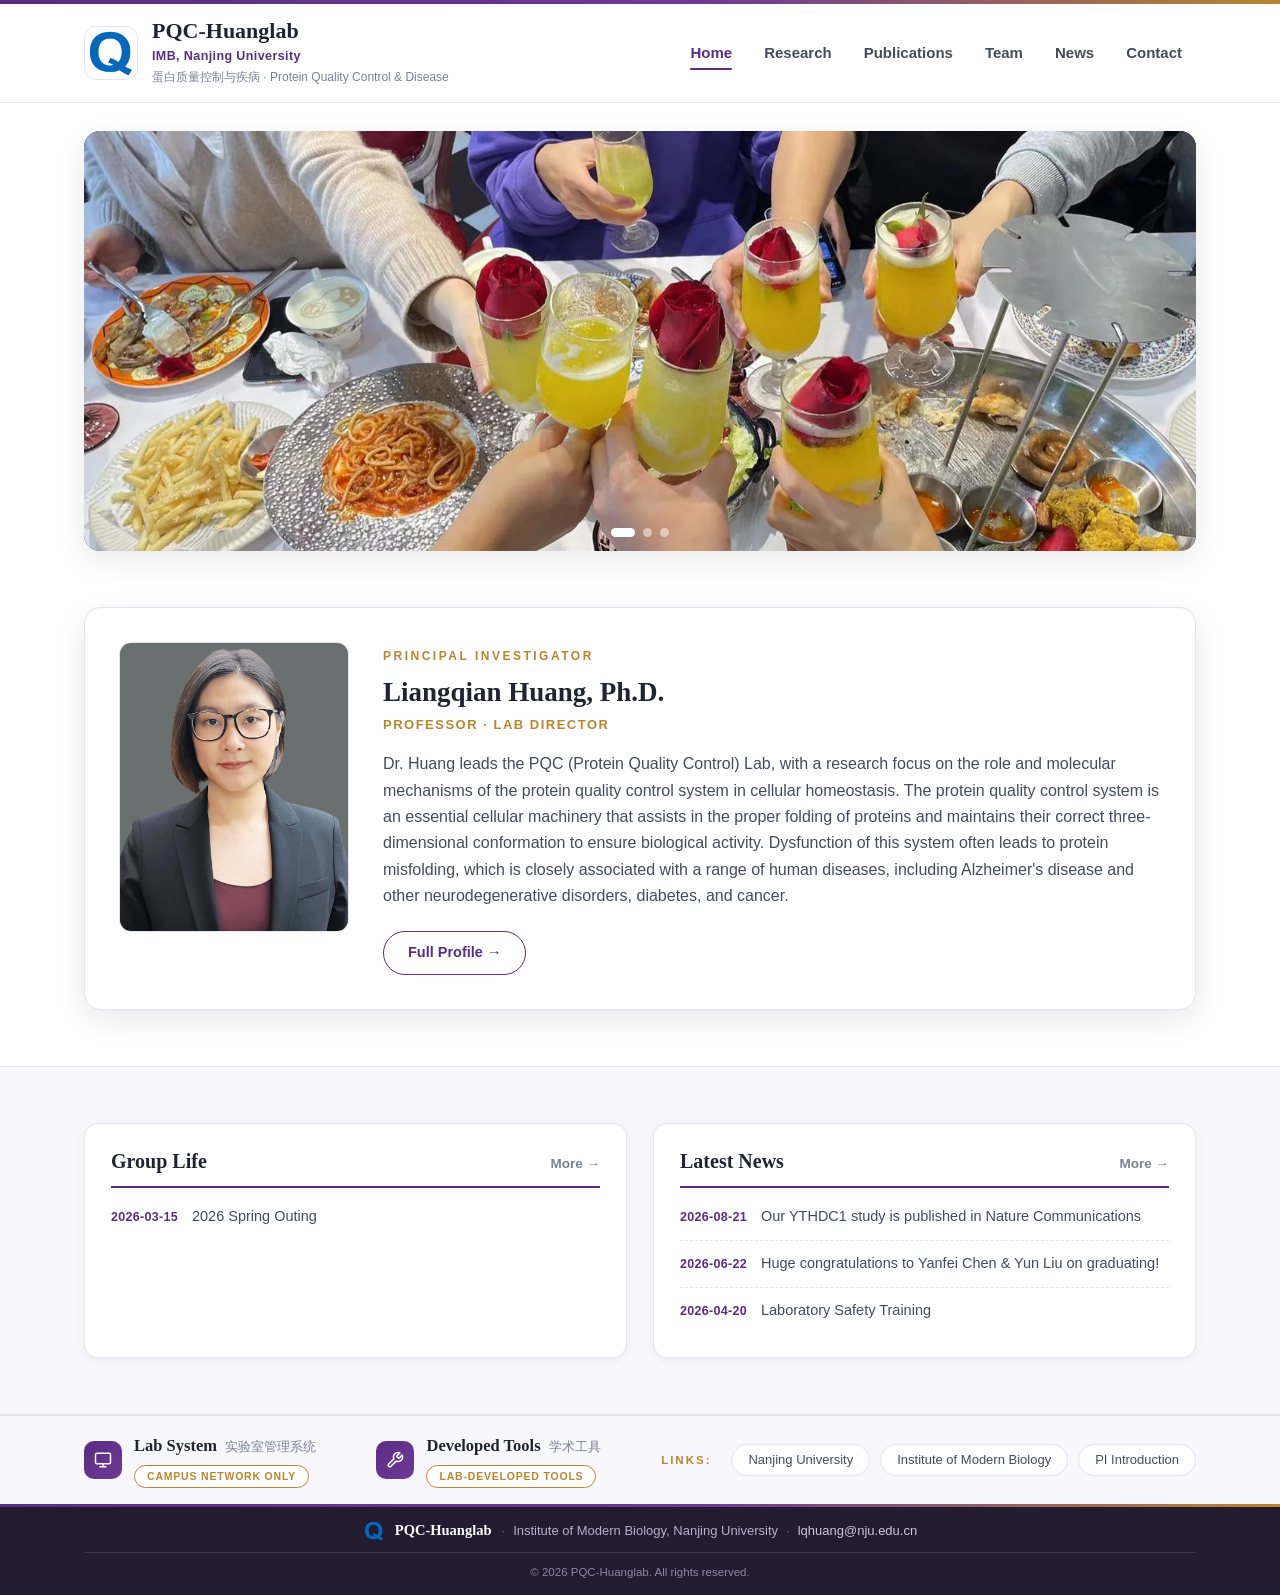
==== commit 58313c0e: "Add files via upload" ====
--- a/index.html
+++ b/index.html
@@ -42,9 +42,9 @@
     <section class="section hero-section">
       <div class="container">
         <div class="hero-slider" id="heroSlider" aria-label="Lab highlights">
-          <div class="hero-slide is-active"><img src="./statics/picture/figure22.jpg" alt="Lab activity photo"></div>
-          <div class="hero-slide"><img src="./statics/picture/figure23.jpg" alt="Lab activity photo — group gathering"></div>
-          <div class="hero-slide"><img src="./statics/picture/figure24.jpg" alt="Lab activity photo — group dinner"></div>
+          <div class="hero-slide is-active"><img src="./statics/picture/small/figure22.webp" data-full="./statics/picture/figure22.jpg" alt="Lab activity photo"></div>
+          <div class="hero-slide"><img src="./statics/picture/small/figure23.webp" data-full="./statics/picture/figure23.jpg" alt="Lab activity photo — group gathering"></div>
+          <div class="hero-slide"><img src="./statics/picture/small/figure24.webp" data-full="./statics/picture/figure24.jpg" alt="Lab activity photo — group dinner"></div>
           <button class="hero-arrow prev" aria-label="Previous slide">‹</button>
           <button class="hero-arrow next" aria-label="Next slide">›</button>
           <div class="hero-dots"></div>
@@ -56,7 +56,7 @@
     <section class="section">
       <div class="container">
         <div class="profile-card reveal">
-          <img class="profile-photo" src="./statics/picture/lqh.jpg" alt="Portrait of Dr. Liangqian Huang">
+          <img class="profile-photo" src="./statics/picture/small/lqh.webp" alt="Portrait of Dr. Liangqian Huang">
           <div class="profile-body">
             <div class="eyebrow">Principal Investigator</div>
             <h1 class="profile-name">Liangqian Huang, Ph.D.</h1>
--- a/assets/css/style.css
+++ b/assets/css/style.css
@@ -376,10 +376,12 @@
   inset: 0;
   opacity: 0;
   transition: opacity 1.1s ease;
+  pointer-events: none;
 }
 
 .hero-slide.is-active {
   opacity: 1;
+  pointer-events: auto;
 }
 
 .hero-slide img {
@@ -1589,6 +1591,57 @@
   transform: none;
 }
 
+
+/* Lightbox (click a compressed image to view the original) */
+img[data-full] {
+  cursor: zoom-in;
+}
+
+.lightbox {
+  position: fixed;
+  inset: 0;
+  z-index: 300;
+  display: flex;
+  align-items: center;
+  justify-content: center;
+  padding: 40px;
+  background: rgba(23, 16, 34, 0.92);
+  opacity: 0;
+  visibility: hidden;
+  transition: opacity 0.25s ease, visibility 0.25s ease;
+}
+
+.lightbox.is-open {
+  opacity: 1;
+  visibility: visible;
+}
+
+.lightbox img {
+  max-width: 100%;
+  max-height: 100%;
+  border-radius: 8px;
+  box-shadow: 0 20px 60px rgba(0, 0, 0, 0.5);
+}
+
+.lightbox-close {
+  position: absolute;
+  top: 14px;
+  right: 18px;
+  width: 42px;
+  height: 42px;
+  border: none;
+  border-radius: 50%;
+  background: rgba(255, 255, 255, 0.14);
+  color: #fff;
+  font-size: 26px;
+  line-height: 1;
+  cursor: pointer;
+}
+
+.lightbox-close:hover {
+  background: rgba(255, 255, 255, 0.28);
+}
+
 /* ==========================================================================
    Responsive
    ========================================================================== */
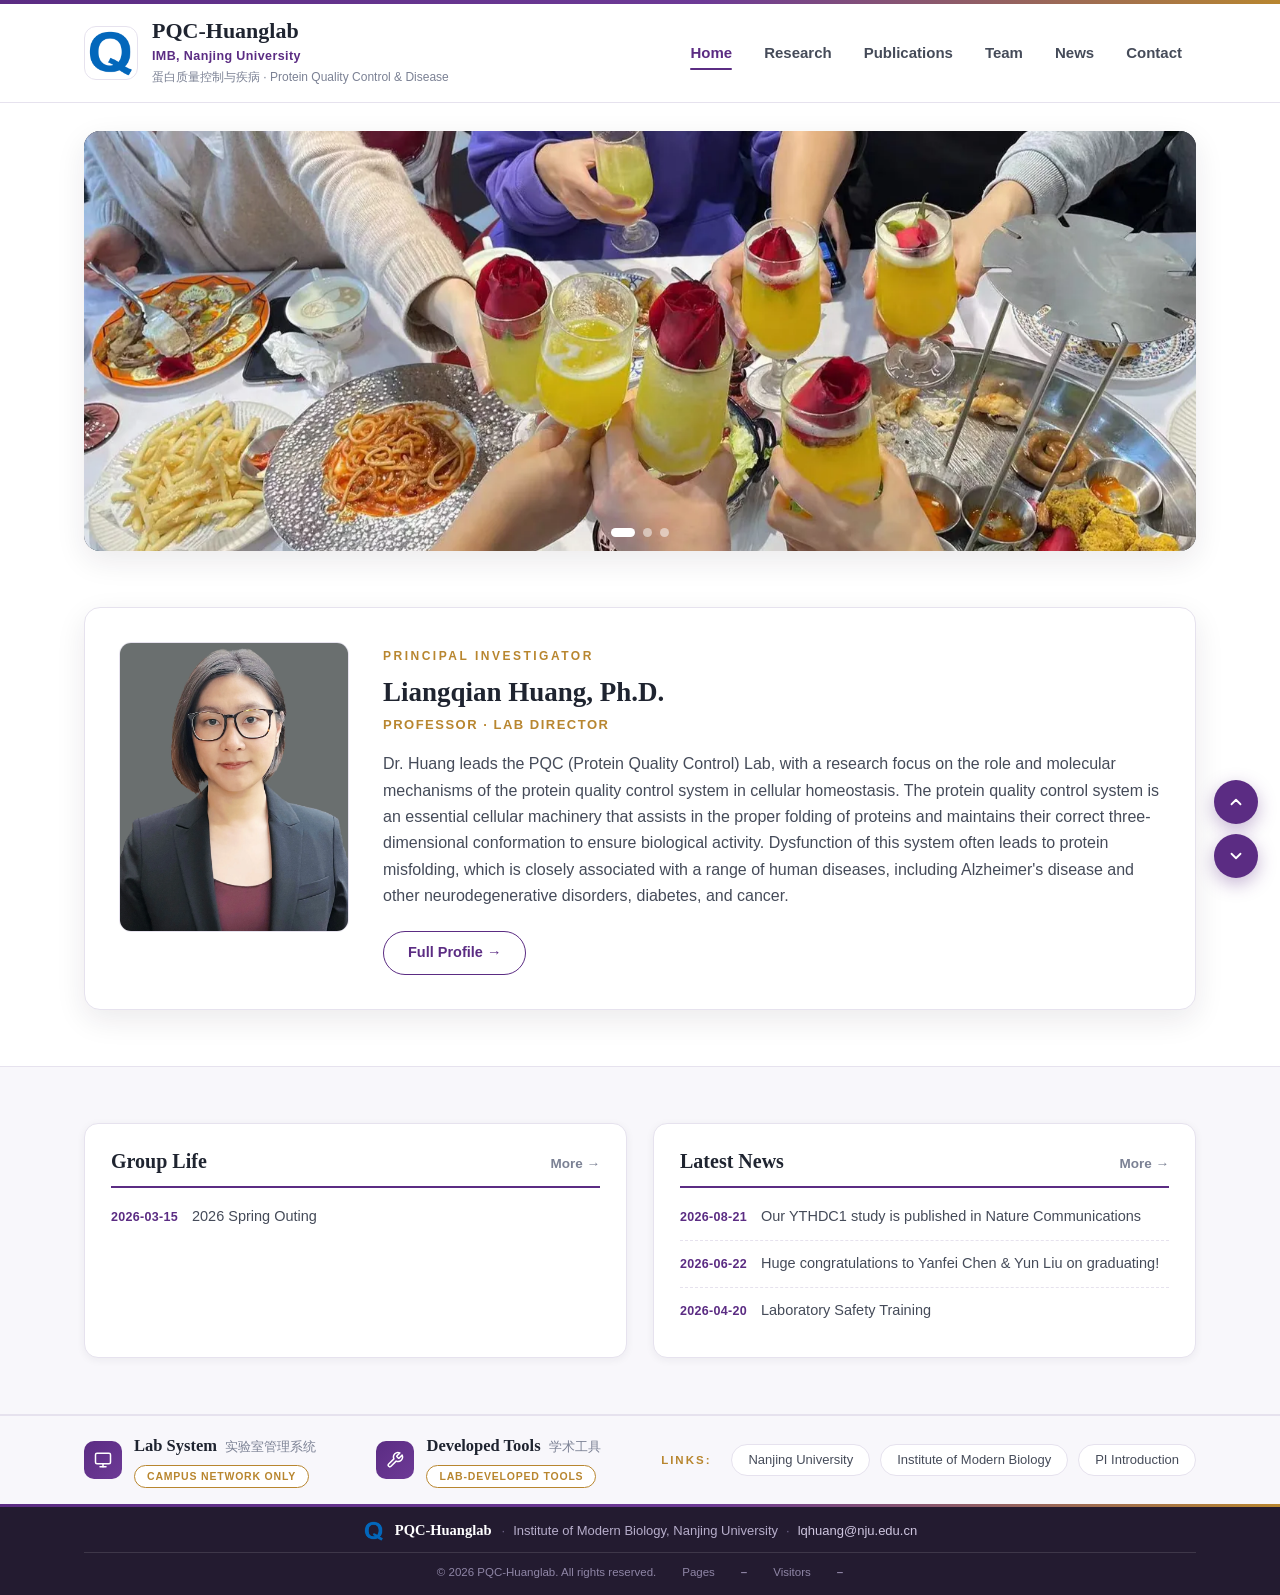
==== commit 6aa50db6: "Add files via upload" ====
--- a/index.html
+++ b/index.html
@@ -145,13 +145,22 @@
           <span class="visit-sep">&middot;</span>
           Visitors <strong id="busuanzi_value_site_uv">&#8211;</strong>
         </span>
+          Pages <strong id="statPages">&#8211;</strong>
+        </span>
+          Visitors <strong id="busuanzi_value_site_uv">&#8211;</strong>
+        </span>
       </div>
     </div>
   </footer>
 
-  <button id="backToTop" aria-label="Back to top">
-    <svg width="18" height="18" viewBox="0 0 24 24" fill="none" stroke="currentColor" stroke-width="2.4" stroke-linecap="round" stroke-linejoin="round" aria-hidden="true"><polyline points="18 15 12 9 6 15"/></svg>
-  </button>
+  <div class="float-buttons">
+    <button id="backToTop" aria-label="Back to top">
+      <svg width="18" height="18" viewBox="0 0 24 24" fill="none" stroke="currentColor" stroke-width="2.4" stroke-linecap="round" stroke-linejoin="round" aria-hidden="true"><polyline points="18 15 12 9 6 15"/></svg>
+    </button>
+    <button id="goToBottom" aria-label="Go to bottom">
+      <svg width="18" height="18" viewBox="0 0 24 24" fill="none" stroke="currentColor" stroke-width="2.4" stroke-linecap="round" stroke-linejoin="round" aria-hidden="true"><polyline points="6 9 12 15 18 9"/></svg>
+    </button>
+  </div>
 
   <script src="./assets/js/site-data.js"></script>
   <script src="./assets/js/main.js" defer></script>
--- a/assets/css/style.css
+++ b/assets/css/style.css
@@ -1545,10 +1545,17 @@
 /* ==========================================================================
    Back to top
    ========================================================================== */
-#backToTop {
+.float-buttons {
   position: fixed;
   right: 22px;
   bottom: 22px;
+  display: flex;
+  flex-direction: column;
+  gap: 10px;
+  z-index: 90;
+}
+
+.float-buttons button {
   width: 44px;
   height: 44px;
   border: none;
@@ -1564,16 +1571,15 @@
   visibility: hidden;
   transform: translateY(8px);
   transition: all 0.3s ease;
-  z-index: 90;
-}
-
-#backToTop.show {
+}
+
+.float-buttons button.show {
   opacity: 1;
   visibility: visible;
   transform: none;
 }
 
-#backToTop:hover {
+.float-buttons button:hover {
   background: var(--primary-dark);
 }
 
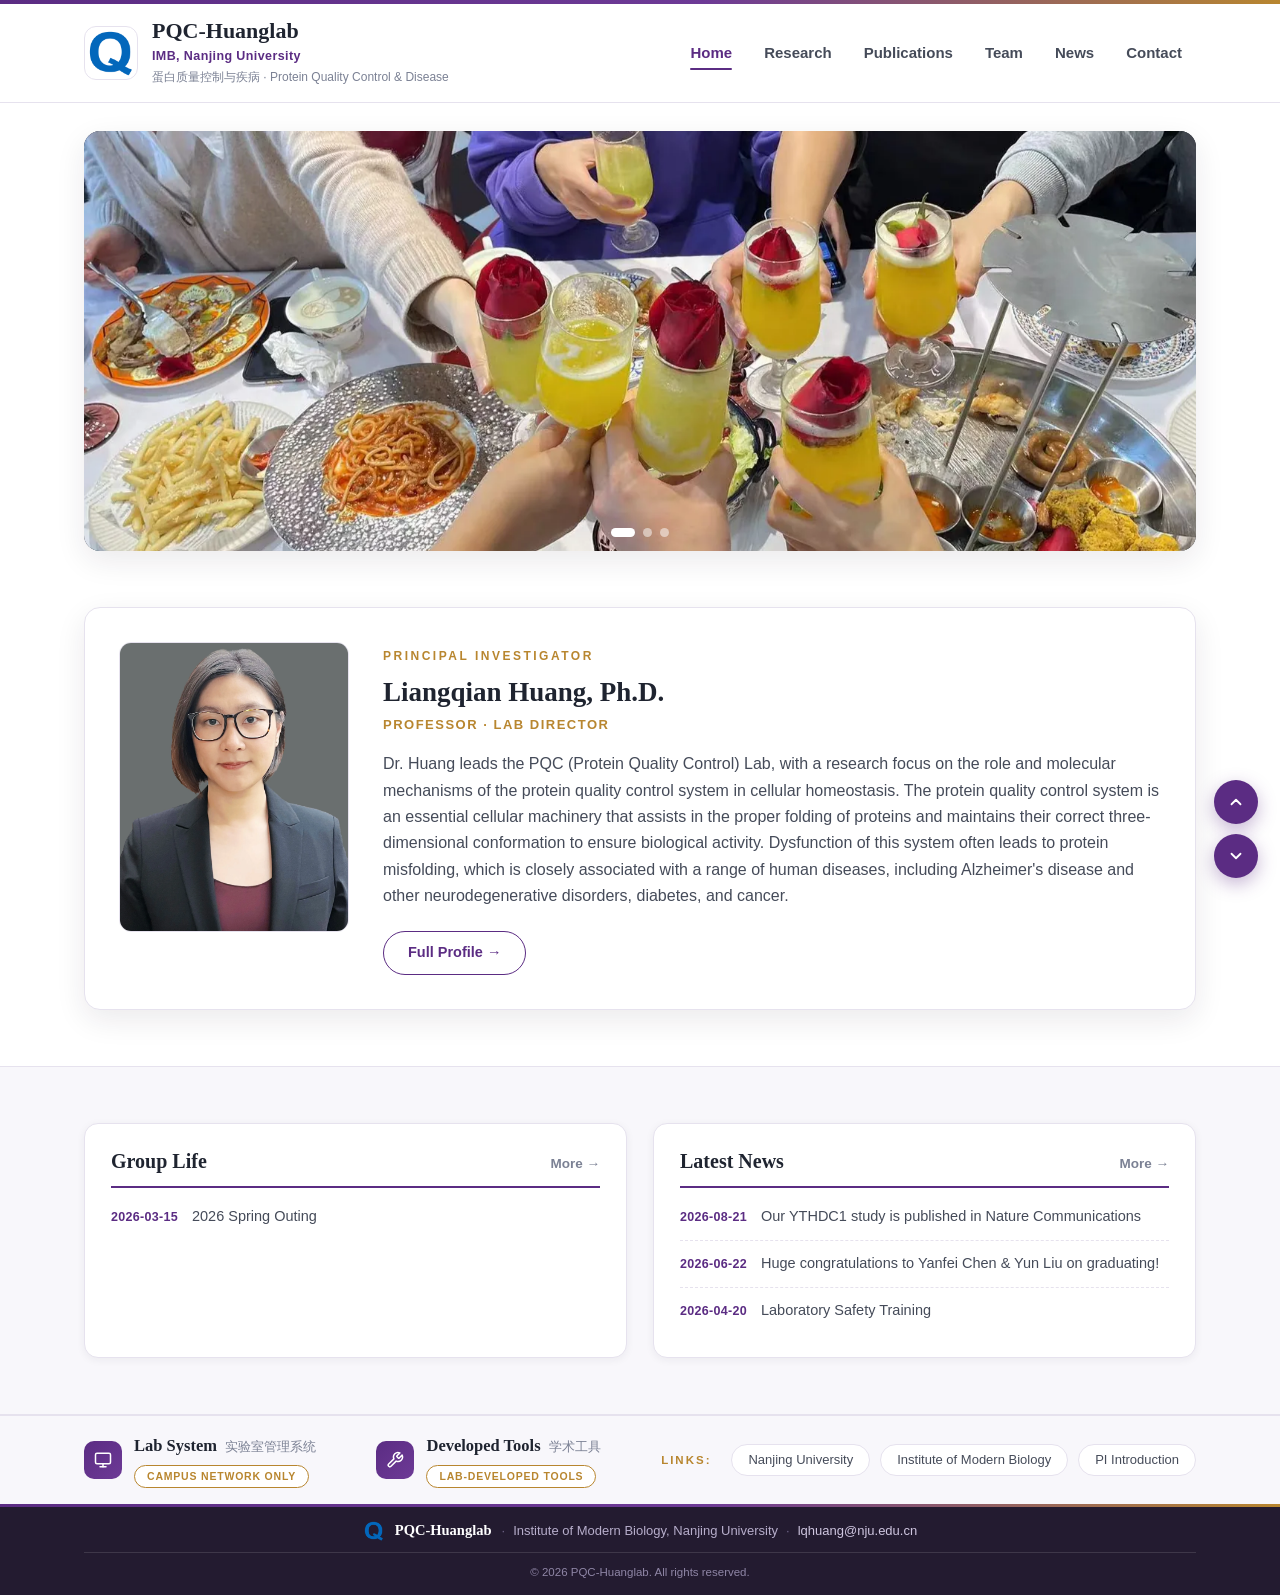
==== commit 4641f878: "Add files via upload" ====
--- a/index.html
+++ b/index.html
@@ -138,16 +138,12 @@
         <a href="mailto:lqhuang@nju.edu.cn">lqhuang@nju.edu.cn</a>
       </p>
       <div class="footer-line2">
-        <span>&copy; <span id="footer-year">2026</span> PQC-Huanglab. All rights reserved.</span>
+        <span>&copy; <span id="footer-year">2026</span> PQC-Huanglab. <span class="footer-long">All rights reserved.</span></span>
         <span class="visit-stats" id="visitStats" hidden>
           <svg width="14" height="14" viewBox="0 0 24 24" fill="none" stroke="currentColor" stroke-width="2" stroke-linecap="round" stroke-linejoin="round" aria-hidden="true"><path d="M1 12s4-8 11-8 11 8 11 8-4 8-11 8-11-8-11-8z"/><circle cx="12" cy="12" r="3"/></svg>
-          Visits <strong id="busuanzi_value_site_pv">&#8211;</strong>
+          <span>Visits <strong id="busuanzi_value_site_pv">&#8211;</strong></span>
           <span class="visit-sep">&middot;</span>
-          Visitors <strong id="busuanzi_value_site_uv">&#8211;</strong>
-        </span>
-          Pages <strong id="statPages">&#8211;</strong>
-        </span>
-          Visitors <strong id="busuanzi_value_site_uv">&#8211;</strong>
+          <span>Visitors <strong id="busuanzi_value_site_uv">&#8211;</strong></span>
         </span>
       </div>
     </div>
--- a/assets/css/style.css
+++ b/assets/css/style.css
@@ -1522,10 +1522,27 @@
   color: #8f86a6;
 }
 
+/* Mobile: keep copyright + visit counter on a single line by
+   hiding the "All rights reserved." tail and tightening the gap. */
+@media (max-width: 640px) {
+  .footer-long {
+    display: none;
+  }
+
+  .footer-line2 {
+    gap: 4px 10px;
+    font-size: 11px;
+  }
+}
+
 .visit-stats {
   display: inline-flex;
   align-items: center;
-  gap: 7px;
+  gap: 5px;
+}
+
+.visit-stats strong {
+  font-variant-numeric: tabular-nums;
 }
 
 .visit-stats[hidden] {
@@ -1539,7 +1556,6 @@
 
 .visit-sep {
   opacity: 0.5;
-  margin: 0 2px;
 }
 
 /* ==========================================================================
@@ -1581,6 +1597,24 @@
 
 .float-buttons button:hover {
   background: var(--primary-dark);
+}
+
+@media (max-width: 640px) {
+  .float-buttons {
+    right: 14px;
+    bottom: 14px;
+    gap: 8px;
+  }
+
+  .float-buttons button {
+    width: 36px;
+    height: 36px;
+  }
+
+  .float-buttons button svg {
+    width: 15px;
+    height: 15px;
+  }
 }
 
 /* ==========================================================================
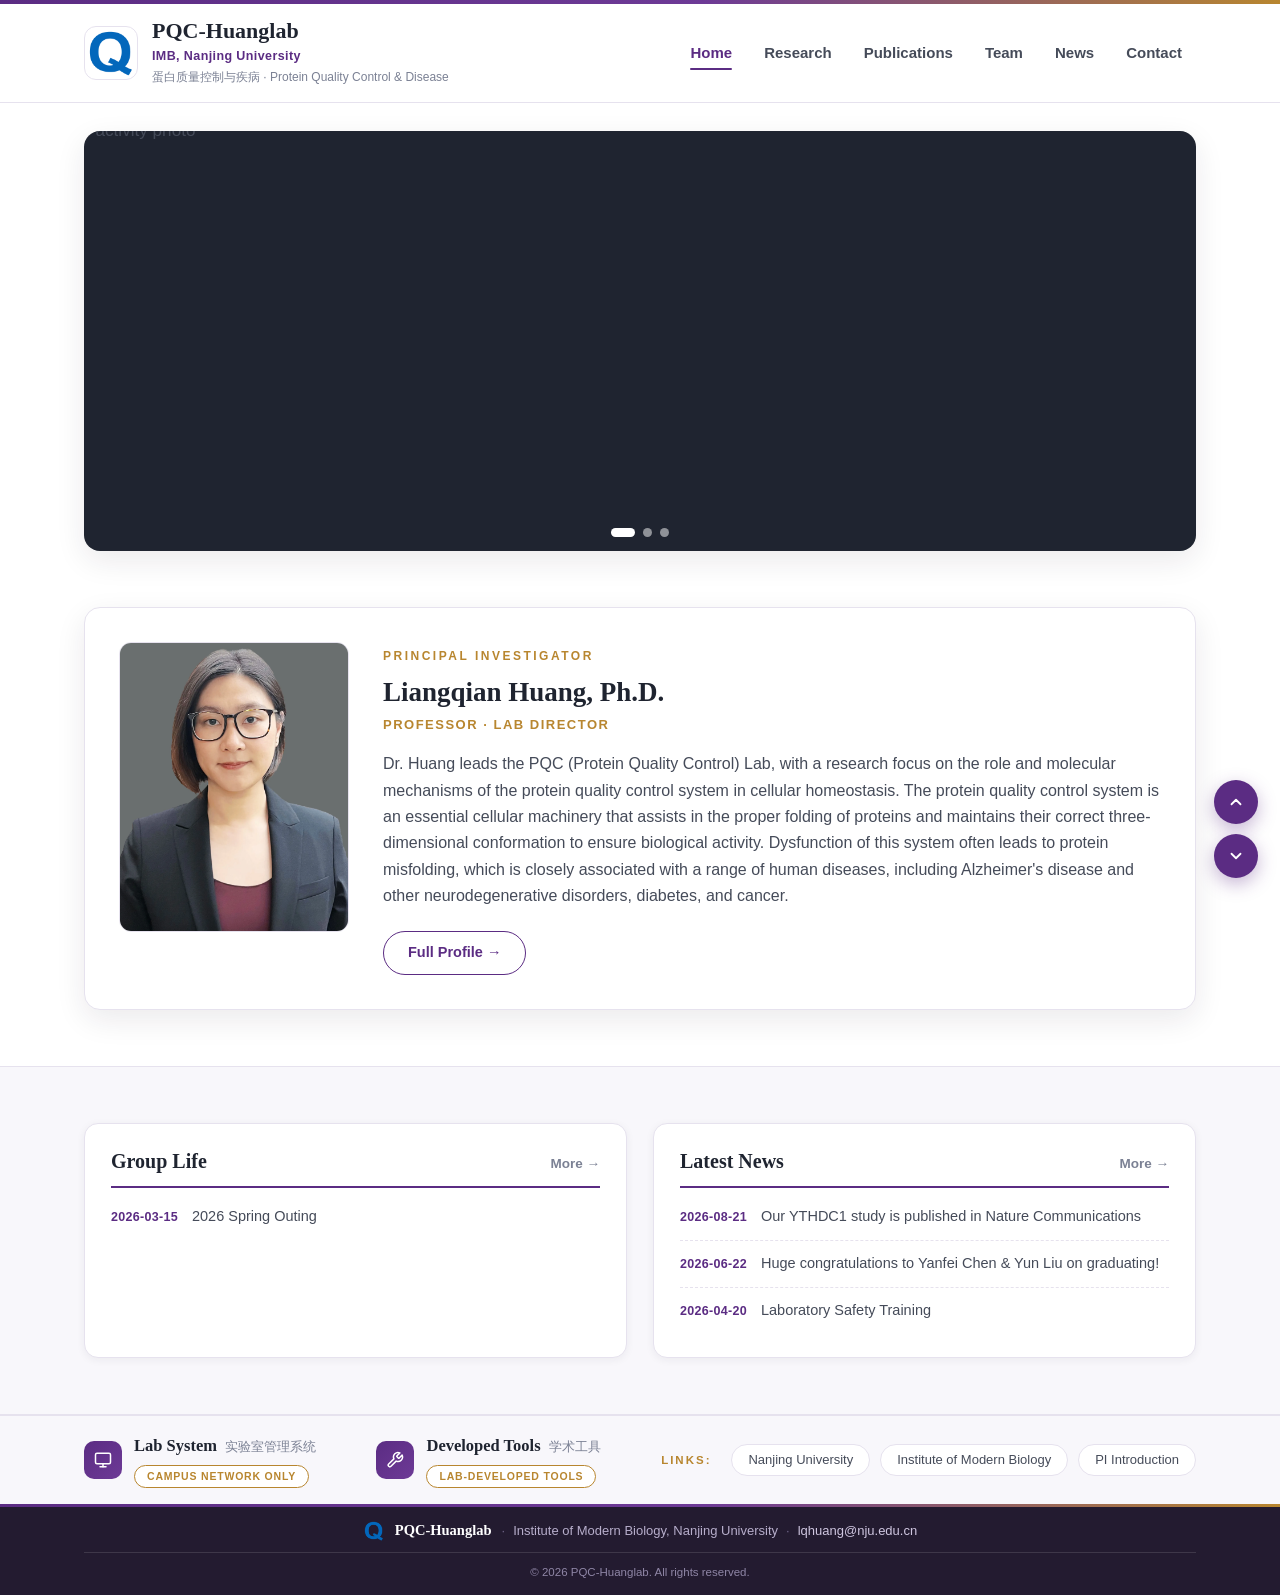
==== commit 36bf9f60: "Add files via upload" ====
--- a/index.html
+++ b/index.html
@@ -42,9 +42,9 @@
     <section class="section hero-section">
       <div class="container">
         <div class="hero-slider" id="heroSlider" aria-label="Lab highlights">
-          <div class="hero-slide is-active"><img src="./statics/picture/small/figure22.webp" data-full="./statics/picture/figure22.jpg" alt="Lab activity photo"></div>
-          <div class="hero-slide"><img src="./statics/picture/small/figure23.webp" data-full="./statics/picture/figure23.jpg" alt="Lab activity photo — group gathering"></div>
-          <div class="hero-slide"><img src="./statics/picture/small/figure24.webp" data-full="./statics/picture/figure24.jpg" alt="Lab activity photo — group dinner"></div>
+          <div class="hero-slide is-active"><img src="./statics/picture/small/RKdoc.webp" data-full="./statics/picture/RKdoc.jpg" alt="Lab activity photo"></div>
+          <div class="hero-slide"><img src="./statics/picture/small/2026w.webp" data-full="./statics/picture/2026w.jpg" alt="Lab activity photo — group gathering"></div>
+          <div class="hero-slide"><img src="./statics/picture/small/xjc.webp" data-full="./statics/picture/xjc.jpg" alt="Lab activity photo — group dinner"></div>
           <button class="hero-arrow prev" aria-label="Previous slide">‹</button>
           <button class="hero-arrow next" aria-label="Next slide">›</button>
           <div class="hero-dots"></div>
